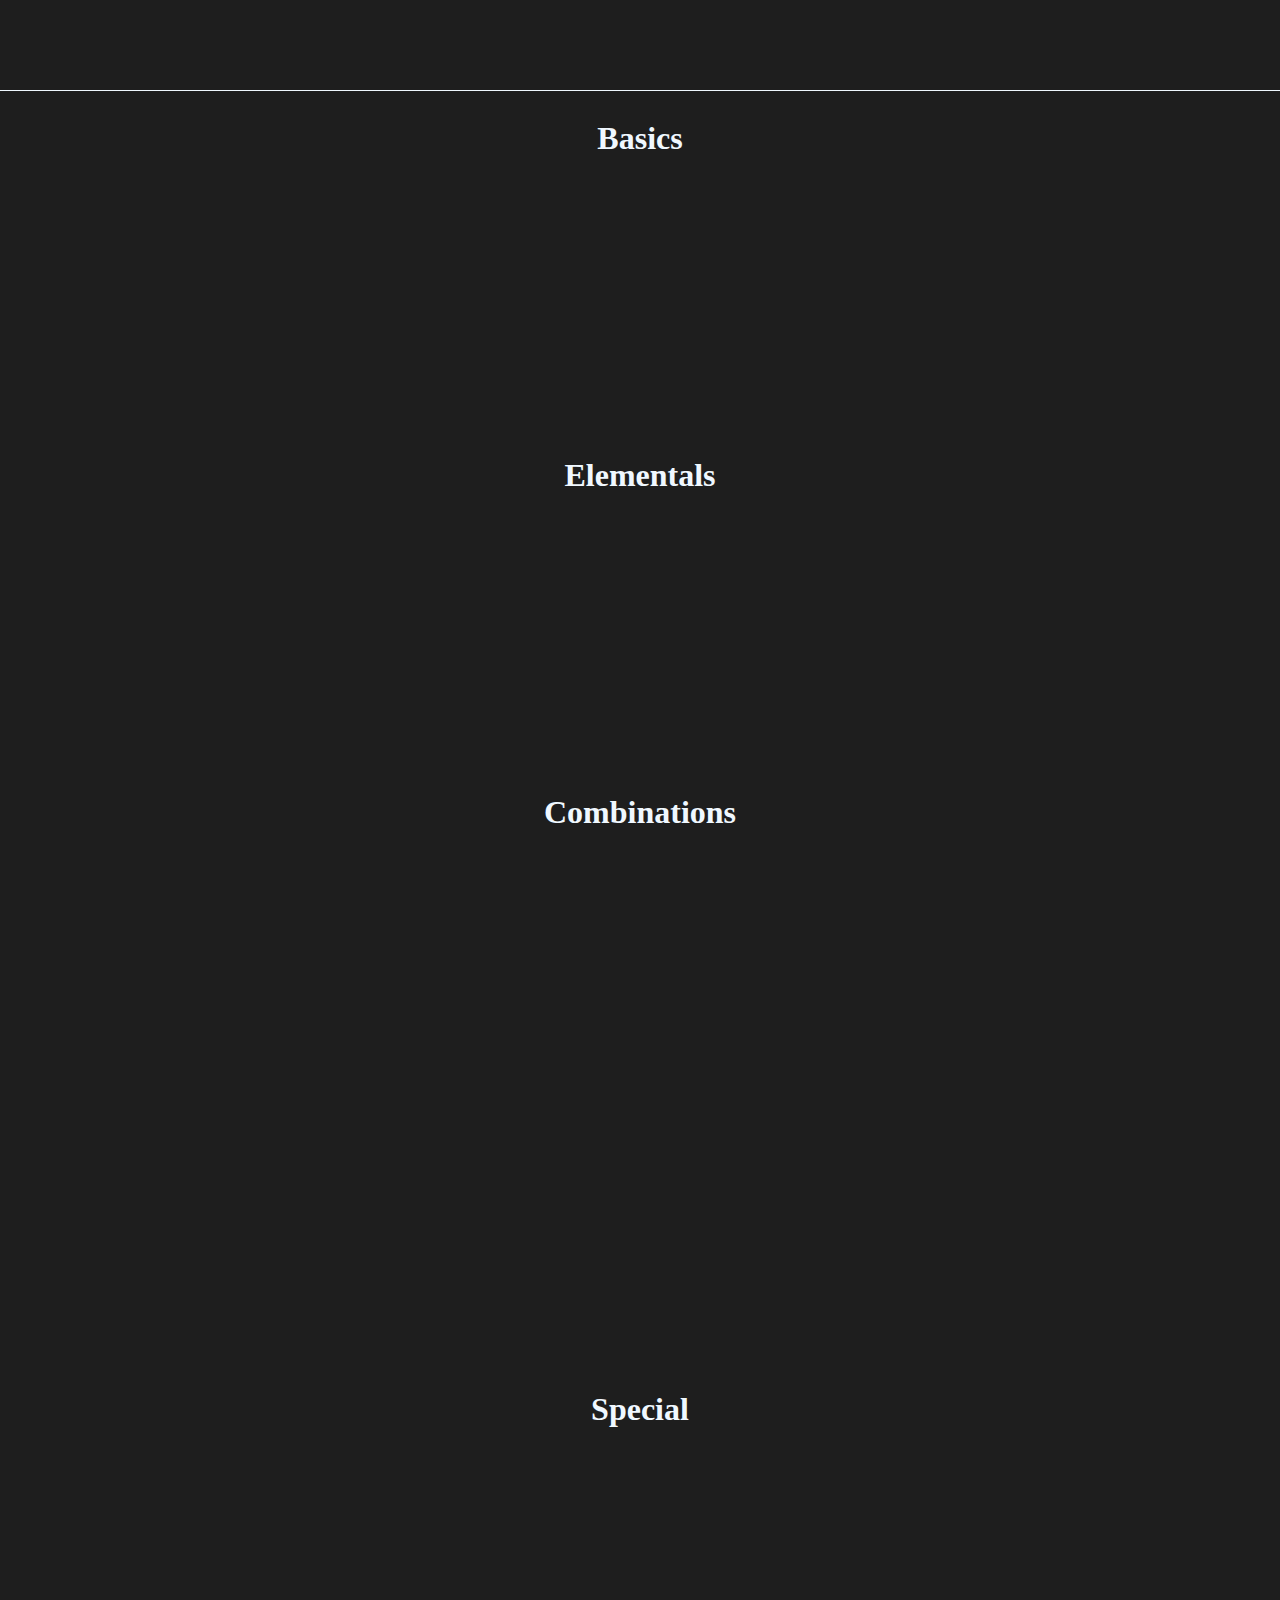
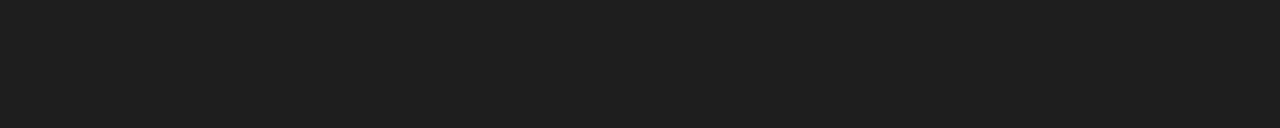
==== damage/index.html @ 679e1292 "Refactoring, in-depth markdown damage guide" ====
<!DOCTYPE html>
<!--[if lt IE 7]>      <html class="no-js lt-ie9 lt-ie8 lt-ie7"> <![endif]-->
<!--[if IE 7]>         <html class="no-js lt-ie9 lt-ie8"> <![endif]-->
<!--[if IE 8]>         <html class="no-js lt-ie9"> <![endif]-->
<!--[if gt IE 8]>      <html class="no-js"> <!--<![endif]-->
<html>
    <head>
        <meta charset="utf-8">
        <meta http-equiv="X-UA-Compatible" content="IE=edge">
        <title>Damage</title>
        <meta name="description" content="">
        <meta name="viewport" content="width=device-width, initial-scale=1">
        <link rel="stylesheet" href="../style/style.css">
        <script src="../js/jquery.js" async defer></script>
    </head>
    <body>

        <div class="header">

        </div>
        <div class="content">
            <div class="graphic">
                <h1 class="center-x">Basics</h1>
                <div class="icon-row" id="basic-damage"></div>

                <h1 class="center-x">Elementals</h1>
                <div class="icon-row" id="elemental-damage"></div>

                <h1 class="center-x">Combinations</h1>
                <div class="icon-row" id="combinations-one"></div>
                <div class="icon-row" id="combinations-two"></div>

                <h1 class="center-x">Special</h1>
                <div class="icon-row" id="special-damage"></div>
            </div>
        </div>

        <script src="../js/data.js" type="text/javascript" defer></script>
        <script src="../js/templates.js" type="text/javascript" defer></script>
    </body>
</html>
---- style/style.css ----
* {
    --col-dark: rgb(30,30,30);
    --col-light: aliceblue;

    --header-height: 80px;

    --border-col: var(--col-light);

    color: var(--col-light);
}

body {
    margin: 0;
    background-color: var(--col-dark);
}

.header {
    background-color: var(--col-dark);
    border-bottom: 1px solid var(--col-light);

    position: fixed;
    top: 0;
    
    width: 100%;
    height: var(--header-height);

    padding: 5px;

    z-index: 3;
}

.content {
    margin: 20px;
    margin-top: calc(var(--header-height) + 20px + 20px);
}

.center-x {
    margin-left: auto;
    margin-right: auto;

    width: min-content;
}

.center-y {
    margin-top: auto;
    margin-bottom: auto;
}

.icon-row {
    display: flex;
    flex-direction: row;
    justify-content: center;

    margin-top: 40px;
    margin-bottom: 40px;

    padding: 40px;

    height: 140px;

    overflow-x: visible;
}

.icon {
    min-width: 100px;
    min-height: 100px;

    background-color: var(--col-dark);

    border: 5px solid var(--border-col);
    border-radius: 50%;

    padding: 15px;

    margin-left: 80px;
    margin-right: 80px;

    transition: .5s;

    transform-style: preserve-3d;
    transform: scale( 1, 1 );

    z-index: 2;

    * {
        width: 80%;
        height: 80%;
    }

    img {
        position: absolute;
        top: 10%;
        bottom: 10%;
        left: 10%;
        right: 10%;
    }

    --info-y: 0;

    .icon-info {
        --border-col: inherit;

        position: absolute;
        top: var(--info-y);
        left: 50%;

        height: 40px;
        width: 0%;

        transform: translateZ(-1px);
        transition: .5s;

        border: 0px solid var(--border-col);

        background-color: var(--col-dark);

        overflow: hidden;

        display: flex;
        flex-direction: row;
        flex-wrap: nowrap;

        * {
            width: max-content;
            height: min-content;

            margin-top: calc(13px * 0.5);
        }
    }

    .icon-info-left, .icon-info-right {
        height: calc(100px * 1.2 / 4);
        
        * {
            padding-left: 5px;
            padding-right: 5px;
        }
    }

    .icon-info-left {
        justify-content: start;
        flex-direction: row;
    }

    .icon-info-right {
        justify-content: end;
        flex-direction: row-reverse;
    }
}

.icon:hover, .iconhover {
    transform: scale( 1.2, 1.2 );

    z-index: 4;

    .icon-info {
        --border-col: inherit;
        width: 400%;
        left: -150%;

        border: 1px solid var(--border-col);
    }

    .icon-info-left {
        width: 200%;
        left: -150%;
    }

    .icon-info-right {
        width: 200%;
        left: 50%;
    }
}
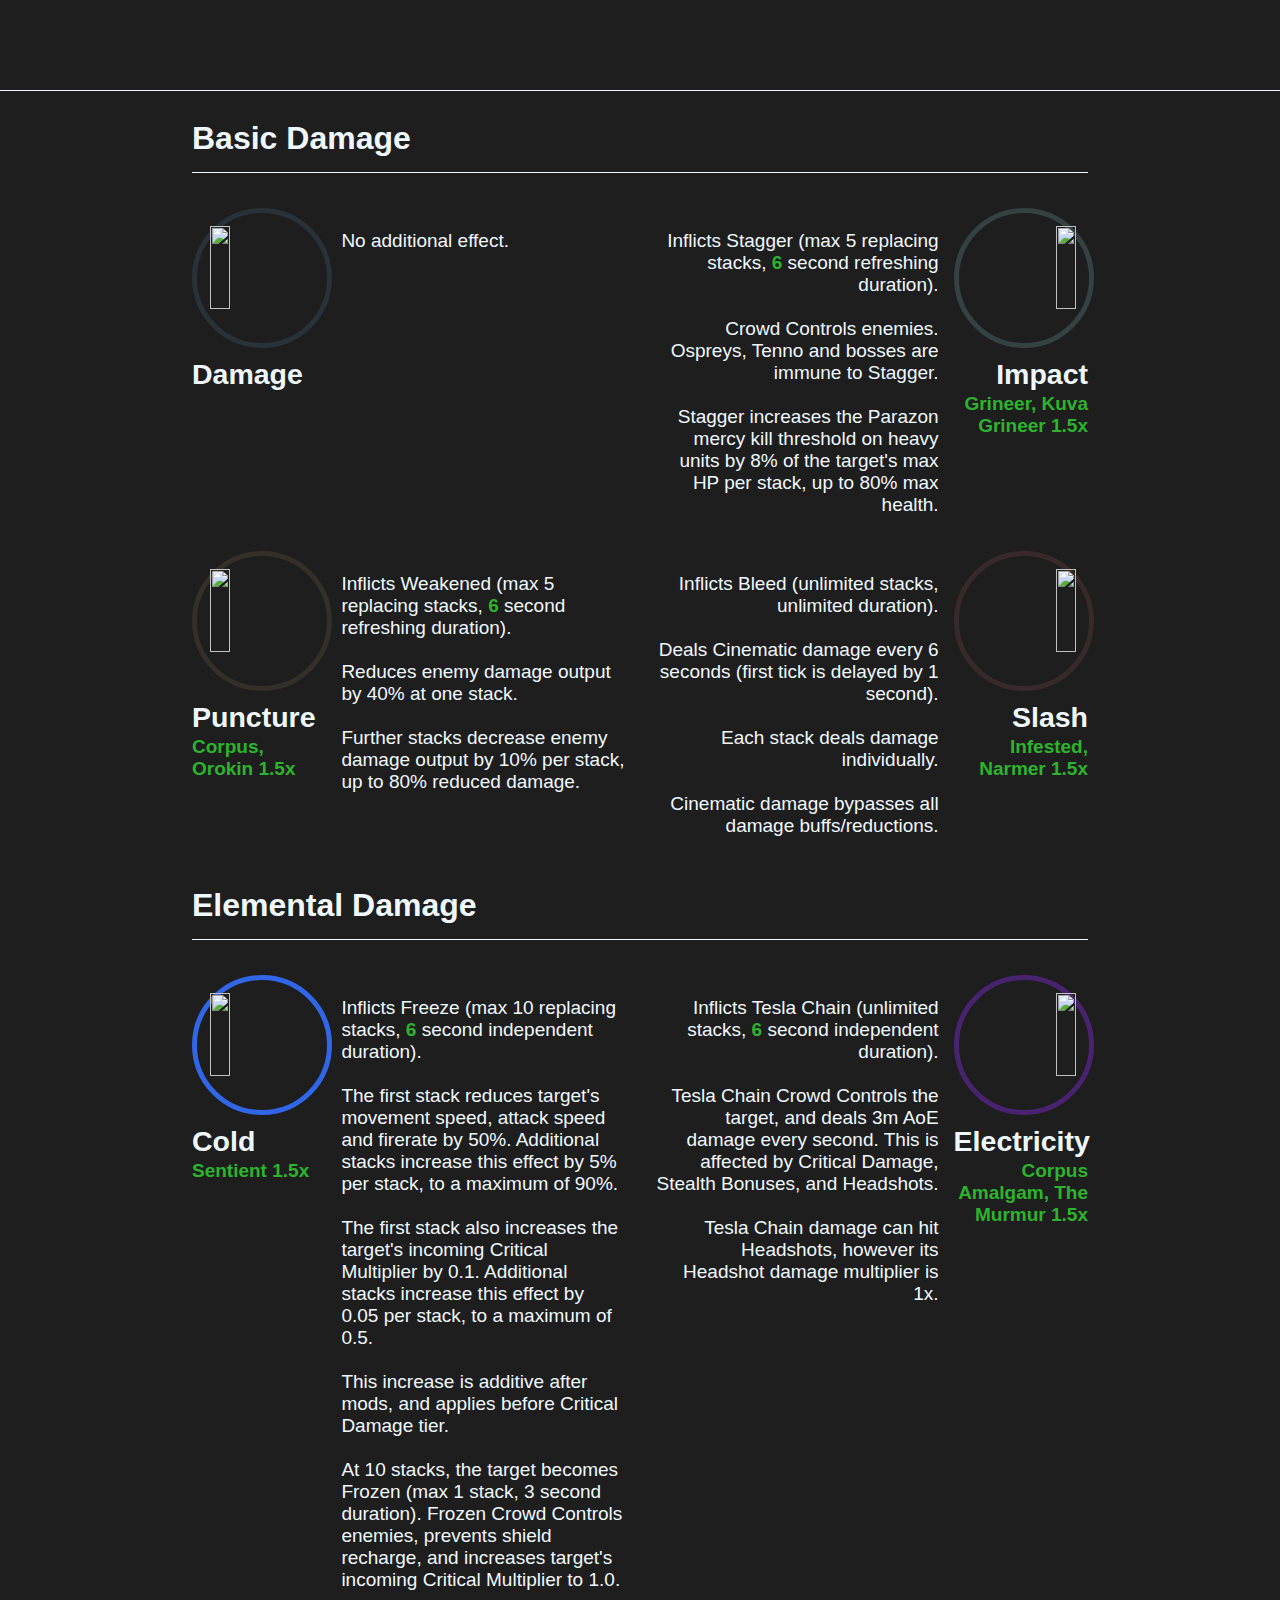
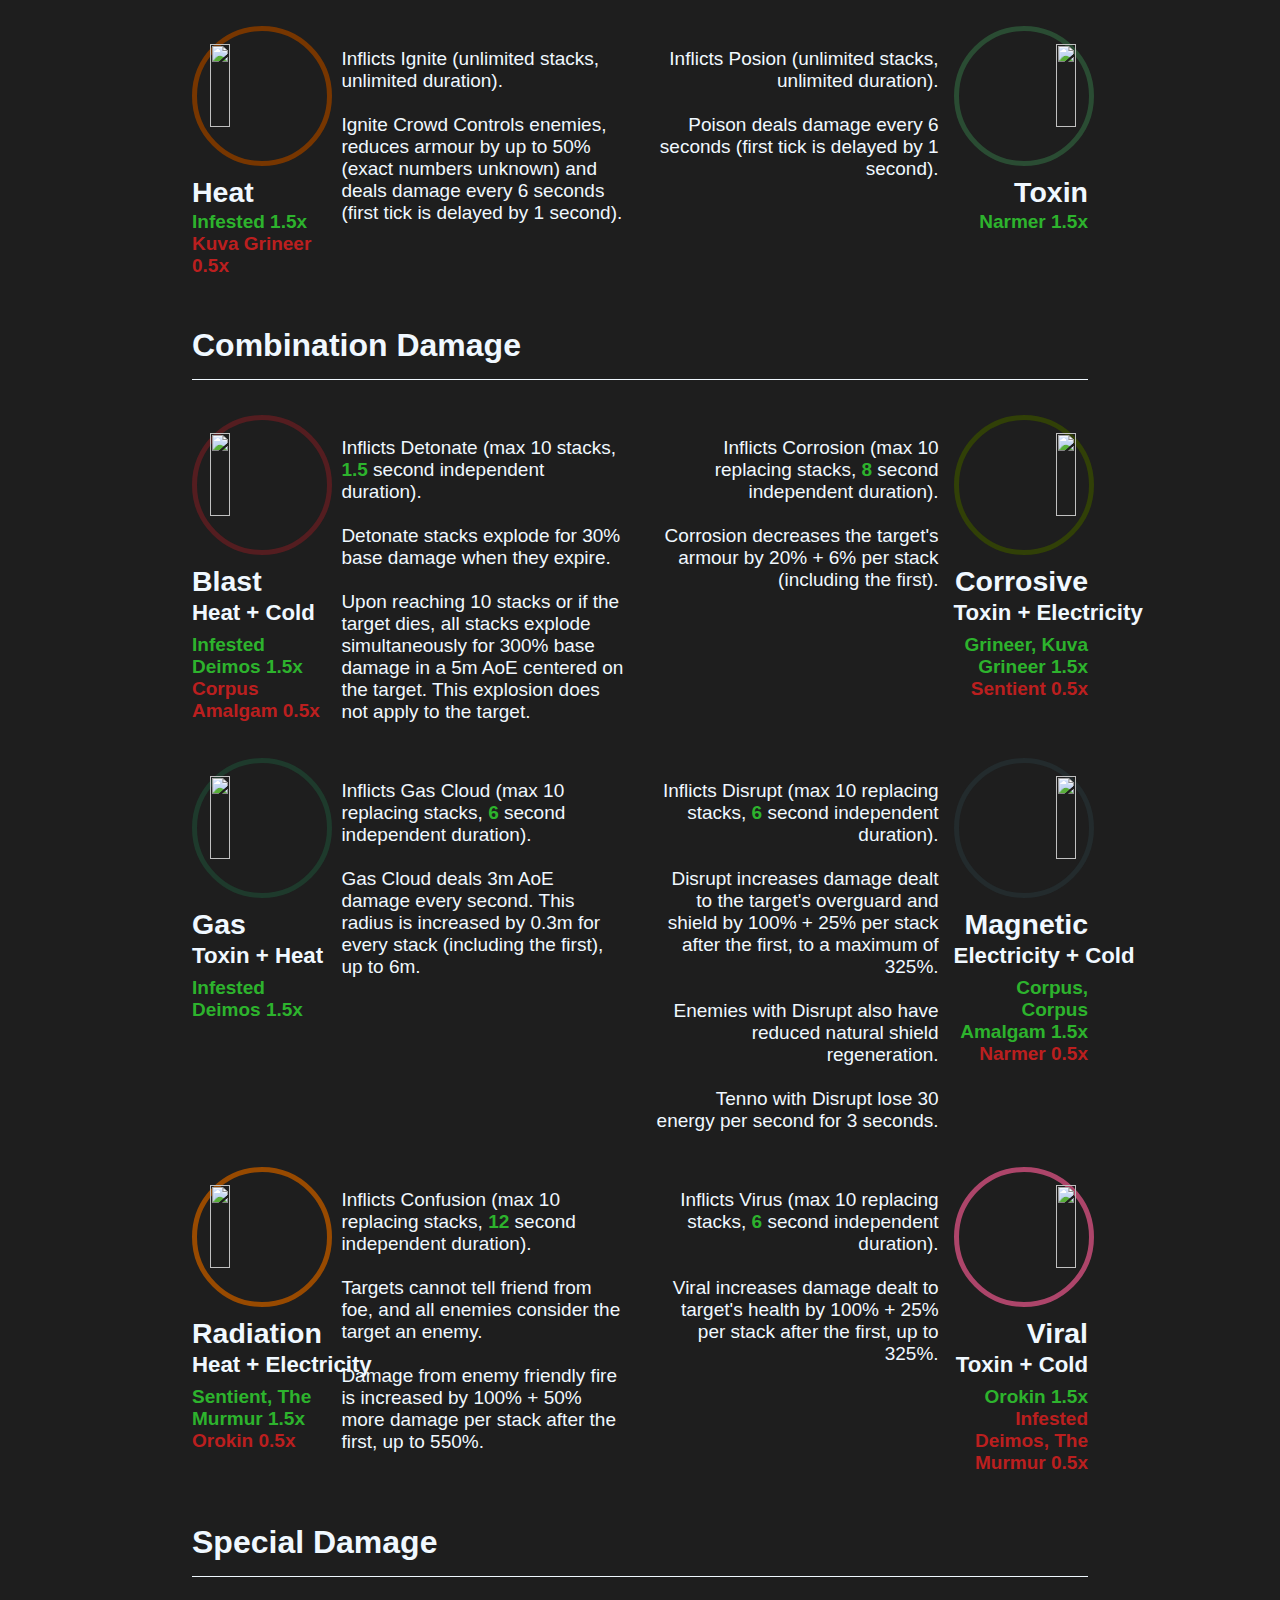
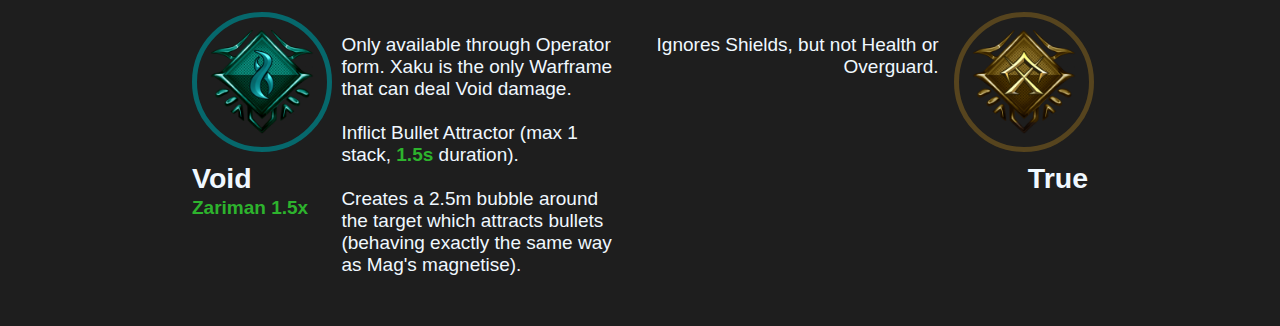
==== commit ccf13b6d: "Refactoring" ====
--- a/damage/index.html
+++ b/damage/index.html
@@ -10,32 +10,297 @@
         <title>Damage</title>
         <meta name="description" content="">
         <meta name="viewport" content="width=device-width, initial-scale=1">
-        <link rel="stylesheet" href="../style/style.css">
-        <script src="../js/jquery.js" async defer></script>
+        <link rel="stylesheet" href="../style/theoryframe.css">
     </head>
     <body>
-
         <div class="header">
 
         </div>
         <div class="content">
-            <div class="graphic">
-                <h1 class="center-x">Basics</h1>
-                <div class="icon-row" id="basic-damage"></div>
-
-                <h1 class="center-x">Elementals</h1>
-                <div class="icon-row" id="elemental-damage"></div>
-
-                <h1 class="center-x">Combinations</h1>
-                <div class="icon-row" id="combinations-one"></div>
-                <div class="icon-row" id="combinations-two"></div>
-
-                <h1 class="center-x">Special</h1>
-                <div class="icon-row" id="special-damage"></div>
+            <h1>Basic Damage</h1>
+            <div class="panel-grid">
+                <div class="panel-row">
+                    <div class="left-panel damage-info-panel">
+                        <div class="overview">
+                            <div class="icon" style="--border-col: rgba(41,50,57,255)">
+                                <img src="../resources/DamageIcon.png" alt="">
+                            </div>
+                            <h2>Damage</h2>
+                        </div>
+                        <div class="description">
+                            No additional effect.
+                        </div>
+                    </div>
+                    <div class="right-panel damage-info-panel">
+                        <div class="overview">
+                            <div class="icon" style="--border-col: rgba(52,66,66,255)">
+                                <img src="../resources/ImpactIcon.png" alt="">
+                            </div>
+                            <h2>Impact</h2>
+                            <b>Grineer, Kuva Grineer 1.5x</b>
+                        </div>
+                        <div class="description">
+                            Inflicts Stagger (max 5 replacing stacks, <b class="val-duration">6</b> second refreshing duration).
+
+                            Crowd Controls enemies. Ospreys, Tenno and bosses are immune to Stagger.
+
+                            Stagger increases the Parazon mercy kill threshold on heavy units by 8% of the target's max HP per stack, up to 80% max health.
+                        </div>
+                    </div>
+                </div>
+                <div class="panel-row">
+                    <div class="left-panel damage-info-panel">
+                        <div class="overview">
+                            <div class="icon" style="--border-col: rgba(53,47,41,255)">
+                                <img src="../resources/PunctureIcon.png" alt="">
+                            </div>
+                            <h2>Puncture</h2>
+                            <b>Corpus, Orokin 1.5x</b>
+                        </div>
+                        <div class="description">
+                            Inflicts Weakened (max 5 replacing stacks, <b class="val-duration">6</b> second refreshing duration).
+
+                            Reduces enemy damage output by 40% at one stack.
+
+                            Further stacks decrease enemy damage output by 10% per stack, up to 80% reduced damage.
+                        </div>
+                    </div>
+                    <div class="right-panel damage-info-panel">
+                        <div class="overview">
+                            <div class="icon" style="--border-col: rgba(56,42,43,255)">
+                                <img src="../resources/SlashIcon.png" alt="">
+                            </div>
+                            <h2>Slash</h2>
+                            <b>Infested, Narmer 1.5x</b>
+                        </div>
+                        <div class="description">
+                            Inflicts Bleed (unlimited stacks, unlimited duration).
+
+                            Deals <i>Cinematic</i> damage every 6 seconds (first tick is delayed by 1 second).
+                            
+                            Each stack deals damage individually.
+                            
+                            Cinematic damage bypasses all damage buffs/reductions.
+                        </div>
+                    </div>
+                </div>
+            </div>
+            <h1>Elemental Damage</h1>
+            <div class="panel-grid">
+                <div class="panel-row">
+                    <div class="left-panel damage-info-panel">
+                        <div class="overview">
+                            <div class="icon" style="--border-col: rgba(49,102,230,255)">
+                                <img src="../resources/ColdIcon.png" alt="">
+                            </div>
+                            <h2>Cold</h2>
+                            <b>Sentient 1.5x</b>
+                        </div>
+                        <div class="description">
+                            Inflicts Freeze (max 10 replacing stacks, <b class="val-duration">6</b> second independent duration).
+
+                            The first stack reduces target's movement speed, attack speed and firerate by 50%. Additional stacks increase this effect by 5% per stack, to a maximum of 90%.
+
+                            The first stack also increases the target's incoming Critical Multiplier by 0.1. Additional stacks increase this effect by 0.05 per stack, to a maximum of 0.5.
+
+                            This increase is additive after mods, and applies before Critical Damage tier.
+
+                            At 10 stacks, the target becomes Frozen (max 1 stack, 3 second duration). Frozen Crowd Controls enemies, prevents shield recharge, and increases target's incoming Critical Multiplier to 1.0.
+                        </div>
+                    </div>
+                    <div class="right-panel damage-info-panel">
+                        <div class="overview">
+                            <div class="icon" style="--border-col: rgba(73,35,112,255)">
+                                <img src="../resources/ElectricityIcon.png" alt="">
+                            </div>
+                            <h2>Electricity</h2>
+                            <b>Corpus Amalgam, The Murmur 1.5x</b>
+                        </div>
+                        <div class="description">
+                            Inflicts Tesla Chain (unlimited stacks, <b class="val-duration">6</b> second independent duration).
+
+                            Tesla Chain Crowd Controls the target, and deals 3m AoE damage every second. This is affected by Critical Damage, Stealth Bonuses, and Headshots.
+
+                            Tesla Chain damage can hit Headshots, however its Headshot damage multiplier is 1x.
+                        </div>
+                    </div>
+                </div>
+                <div class="panel-row">
+                    <div class="left-panel damage-info-panel">
+                        <div class="overview">
+                            <div class="icon" style="--border-col: rgba(119,54,0,255)">
+                                <img src="../resources/HeatIcon.png" alt="">
+                            </div>
+                            <h2>Heat</h2>
+                            <b>Infested 1.5x</b><br>
+                            <b>Kuva Grineer 0.5x</b>
+                        </div>
+                        <div class="description">
+                            Inflicts Ignite (unlimited stacks, unlimited duration).
+
+                            Ignite Crowd Controls enemies, reduces armour by up to 50% (exact numbers unknown) and deals damage every 6 seconds (first tick is delayed by 1 second).
+                        </div>
+                    </div>
+                    <div class="right-panel damage-info-panel">
+                        <div class="overview">
+                            <div class="icon" style="--border-col: rgba(42,76,51,255)">
+                                <img src="../resources/ToxinIcon.png" alt="">
+                            </div>
+                            <h2>Toxin</h2>
+                            <b>Narmer 1.5x</b>
+                        </div>
+                        <div class="description">
+                            Inflicts Posion (unlimited stacks, unlimited duration).
+
+                            Poison deals damage every 6 seconds (first tick is delayed by 1 second).
+                        </div>
+                    </div>
+                </div>
+            </div>
+            <h1>Combination Damage</h1>
+            <div class="panel-grid">
+                <div class="panel-row">
+                    <div class="left-panel damage-info-panel">
+                        <div class="overview">
+                            <div class="icon" style="--border-col: rgba(84,29,32,255)">
+                                <img src="../resources/BlastIcon.png" alt="">
+                            </div>
+                            <h2>Blast</h2>
+                            <h3>Heat + Cold</h3>
+                            <b>Infested Deimos 1.5x</b><br>
+                            <b>Corpus Amalgam 0.5x</b>
+                        </div>
+                        <div class="description">
+                            Inflicts Detonate (max 10 stacks, <b class="val-duration">1.5</b> second independent duration).
+
+                            Detonate stacks explode for 30% base damage when they expire.
+
+                            Upon reaching 10 stacks or if the target dies, all stacks explode simultaneously for 300% base damage in a 5m AoE centered on the target. This explosion does not apply to the target.
+                        </div>
+                    </div>
+                    <div class="right-panel damage-info-panel">
+                        <div class="overview">
+                            <div class="icon" style="--border-col: rgba(49,64,7,255)">
+                                <img src="../resources/CorrosiveIcon.png" alt="">
+                            </div>
+                            <h2>Corrosive</h2>
+                            <h3>Toxin + Electricity</h3>
+                            <b>Grineer, Kuva Grineer 1.5x</b><br>
+                            <b>Sentient 0.5x</b>
+                        </div>
+                        <div class="description">
+                            Inflicts Corrosion (max 10 replacing stacks, <b class="val-duration">8</b> second independent duration).
+
+                            Corrosion decreases the target's armour by 20% + 6% per stack (including the first).
+                        </div>
+                    </div>
+                </div>
+                <div class="panel-row">
+                    <div class="left-panel damage-info-panel">
+                        <div class="overview">
+                            <div class="icon" style="--border-col: rgba(30,58,44,255)">
+                                <img src="../resources/GasIcon.png" alt="">
+                            </div>
+                            <h2>Gas</h2>
+                            <h3>Toxin + Heat</h3>
+                            <b>Infested Deimos 1.5x</b>
+                        </div>
+                        <div class="description">
+                            Inflicts Gas Cloud (max 10 replacing stacks, <b class="val-duration">6</b> second independent duration).
+
+                            Gas Cloud deals 3m AoE damage every second. This radius is increased by 0.3m for every stack (including the first), up to 6m.
+                        </div>
+                    </div>
+                    <div class="right-panel damage-info-panel">
+                        <div class="overview">
+                            <div class="icon" style="--border-col: rgba(35,43,45,255)">
+                                <img src="../resources/MagneticIcon.png" alt="">
+                            </div>
+                            <h2>Magnetic</h2>
+                            <h3>Electricity + Cold</h3>
+                            <b>Corpus, Corpus Amalgam 1.5x</b><br>
+                            <b>Narmer 0.5x</b>
+                        </div>
+                        <div class="description">
+                            Inflicts Disrupt (max 10 replacing stacks, <b class="val-duration">6</b> second independent duration).
+
+                            Disrupt increases damage dealt to the target's overguard and shield by 100% + 25% per stack after the first, to a maximum of 325%.
+
+                            Enemies with Disrupt also have reduced natural shield regeneration.
+
+                            Tenno with Disrupt lose 30 energy per second for 3 seconds.
+                        </div>
+                    </div>
+                </div>
+                <div class="panel-row">
+                    <div class="left-panel damage-info-panel">
+                        <div class="overview">
+                            <div class="icon" style="--border-col: rgba(152,74,0,255)">
+                                <img src="../resources/RadiationIcon.png" alt="">
+                            </div>
+                            <h2>Radiation</h2>
+                            <h3>Heat + Electricity</h3>
+                            <b>Sentient, The Murmur 1.5x</b><br>
+                            <b>Orokin 0.5x</b>
+                        </div>
+                        <div class="description">
+                            Inflicts Confusion (max 10 replacing stacks, <b class="val-duration">12</b> second independent duration).
+
+                            Targets cannot tell friend from foe, and all enemies consider the target an enemy.
+
+                            Damage from enemy friendly fire is increased by 100% + 50% more damage per stack after the first, up to 550%.
+                        </div>
+                    </div>
+                    <div class="right-panel damage-info-panel">
+                        <div class="overview">
+                            <div class="icon" style="--border-col: rgba(173,69,106,255)">
+                                <img src="../resources/ViralIcon.png" alt="">
+                            </div>
+                            <h2>Viral</h2>
+                            <h3>Toxin + Cold</h3>
+                            <b>Orokin 1.5x</b><br>
+                            <b>Infested Deimos, The Murmur 0.5x</b>
+                        </div>
+                        <div class="description">
+                            Inflicts Virus (max 10 replacing stacks, <b class="val-duration">6</b> second independent duration).
+
+                            Viral increases damage dealt to target's health by 100% + 25% per stack after the first, up to 325%.
+                        </div>
+                    </div>
+                </div>
+            </div>
+            <h1>Special Damage</h1>
+            <div class="panel-grid">
+                <div class="panel-row">
+                    <div class="left-panel damage-info-panel">
+                        <div class="overview">
+                            <div class="icon" style="--border-col: rgba(6,104,108,255)">
+                                <img src="../resources/VoidIcon.png" alt="">
+                            </div>
+                            <h2>Void</h2>
+                            <b>Zariman 1.5x</b>
+                        </div>
+                        <div class="description">
+                            Only available through Operator form. Xaku is the only Warframe that can deal Void damage.
+
+                            Inflict Bullet Attractor (max 1 stack, <b class="val-duration">1.5s</b> duration).
+
+                            Creates a 2.5m bubble around the target which attracts bullets (behaving exactly the same way as Mag's magnetise).
+                        </div>
+                    </div>
+                    <div class="right-panel damage-info-panel">
+                        <div class="overview">
+                            <div class="icon" style="--border-col: rgba(86,68,30,255)">
+                                <img src="../resources/TrueIcon.png" alt="">
+                            </div>
+                            <h2>True</h2>
+                        </div>
+                        <div class="description">
+                            Ignores Shields, but not Health or Overguard.
+                        </div>
+                    </div>
+                </div>
             </div>
         </div>
-
-        <script src="../js/data.js" type="text/javascript" defer></script>
-        <script src="../js/templates.js" type="text/javascript" defer></script>
     </body>
 </html>--- a/style/theoryframe.css
+++ b/style/theoryframe.css
@@ -0,0 +1,319 @@
+* {
+    --col-dark: rgb(30,30,30);
+    --col-light: aliceblue;
+    --col-sub: rgb(150,150,150);
+
+    --header-height: 80px;
+
+    --border-col: var(--col-light);
+
+    color: var(--col-light);
+
+    font-family: "Noto Sans", sans-serif;
+    font-optical-sizing: auto;
+    /* font-weight: <weight>; */
+    font-style: normal;
+    font-variation-settings: "wdth" 100;
+}
+
+body {
+    margin: 0;
+    background-color: var(--col-dark);
+}
+
+h1 {
+    margin-bottom: 0;
+}
+
+.header {
+    background-color: var(--col-dark);
+    border-bottom: 1px solid var(--col-light);
+
+    position: fixed;
+    top: 0;
+    
+    width: 100%;
+    height: var(--header-height);
+
+    padding: 5px;
+
+    z-index: 3;
+}
+
+.content {
+    margin-top: calc(var(--header-height) + 20px + 20px);
+    margin-left: auto;
+    margin-right: auto;
+
+    width: 70%;
+}
+
+.center-x {
+    margin-left: auto;
+    margin-right: auto;
+
+    width: min-content;
+}
+
+.center-y {
+    margin-top: auto;
+    margin-bottom: auto;
+}
+
+/* #region Icons */
+.icon-row {
+    display: flex;
+    flex-direction: row;
+    justify-content: center;
+
+    margin-bottom: 40px;
+
+    padding: 40px;
+    padding-bottom: 20px;
+
+    height: 140px;
+
+    overflow-x: visible;
+
+    .icon {
+        margin-left: 80px;
+        margin-right: 80px;
+    }
+}
+
+.icon {
+    min-width: 100px;
+    min-height: 100px;
+    background-color: var(--col-dark);
+
+    border: 5px solid var(--border-col);
+    border-radius: 50%;
+
+    padding: 15px;
+
+    transition: .5s;
+
+    transform-style: preserve-3d;
+    transform: scale( 1, 1 );
+
+    z-index: 2;
+
+    * {
+        width: 80%;
+        height: 80%;
+    }
+
+    img {
+        position: absolute;
+        top: 10%;
+        bottom: 10%;
+        left: 10%;
+        right: 10%;
+    }
+
+    --info-y: 0;
+
+    .icon-info {
+        --border-col: inherit;
+
+        position: absolute;
+        top: var(--info-y);
+        left: 50%;
+
+        height: 40px;
+        width: 0%;
+
+        transform: translateZ(-1px);
+        transition: .5s;
+
+        border: 0px solid var(--border-col);
+
+        background: transparent;
+
+        overflow: hidden;
+
+        display: flex;
+        flex-direction: row;
+        flex-wrap: nowrap;
+
+        * {
+            width: max-content;
+            height: min-content;
+
+            margin-top: calc(13px * 0.5);
+        }
+    }
+
+    .icon-info-left, .icon-info-right {
+        height: calc(100px * 1.2 / 4);
+        width: 0;
+        
+        * {
+            padding-left: 5px;
+            padding-right: 5px;
+        }
+    }
+
+    .icon-info-left {
+        justify-content: start;
+        flex-direction: row;
+    }
+
+    .icon-info-right {
+        justify-content: end;
+        flex-direction: row-reverse;
+    }
+}
+
+.icon:hover, .iconhover {
+    transform: scale( 1.2, 1.2 );
+
+    z-index: 4;
+
+    .icon-info {
+        --border-col: inherit;
+        width: 400%;
+        left: -150%;
+
+        border: 1px solid var(--border-col);
+    }
+
+    .icon-info-left {
+        width: 200%;
+        left: -150%;
+    }
+
+    .icon-info-right {
+        width: 200%;
+        left: 50%;
+    }
+}
+
+.icon-info-background {
+    --info-y: -40px; 
+    height: calc(40px + 100px * 1.2) !important; 
+    background-color: var(--col-dark) !important;
+
+    img {
+        max-width: 70%;
+        opacity: 0.3;
+
+        top: -20%;
+    }
+}
+/* #endregion */
+
+/* #region Panels */
+.panel-grid {
+    margin: 15px 0 50px 0;
+    border-top: 1px solid var(--col-light);
+
+    height: min-content;
+    width: 100%;
+    
+    .panel-row {
+        margin: 35px 0 35px 0;
+
+        display: flex;
+        flex-direction: row;
+
+        .left-panel, .right-panel {
+            width: 50%;
+            top: 0;
+            display: flex;
+        }
+
+        .left-panel {
+            left: 0;
+            flex-direction: row;
+        }
+        
+        .right-panel {
+            right: 0;
+            flex-direction: row-reverse;
+        }
+    }
+}
+/* #endregion */
+
+/* #region Damage Information */
+.damage-info-panel {
+    display: flex;
+    font-size: 19px;
+
+    .overview {
+        width: 30%;
+
+        .icon {
+            aspect-ratio: 1;
+
+            width: 50%;
+        }
+
+        * { width: min-content; }
+
+        h2 {
+            margin-bottom: 2px;
+            margin-top: 10px;
+        }
+
+        h3 {
+            white-space: nowrap;
+            margin-top: 0px;
+            margin-bottom: 8px;
+        }
+
+        b { color: rgb(45, 179, 45); }
+
+        br + b { color: rgb(187, 31, 31); }
+    }
+
+    .description {
+        width: 70%;
+
+        white-space: pre-line;
+    }
+}
+
+.left-panel {
+    text-align: left;
+
+    .overview {
+        * { margin-right: auto; }
+    }
+    .description { padding: 0 15px 0 15px; }
+}
+
+.right-panel {
+    text-align: right;
+
+    .overview {
+        * { margin-left: auto; }
+    }
+    .description { padding: 0 15px 0 15px; }
+}
+/* #endregion */
+
+/* #region Values */
+.val-duration {
+    color: rgb(45, 179, 45);
+}
+
+.val-strength {
+    color: rgb(187, 31, 31);
+}
+
+.val-effeciency {
+    color: rgb(53, 53, 214);
+}
+/* #endregion */
+
+.subheading {
+    font-size: 15px;
+    color: var(--col-sub);
+    padding: 5px;
+}
+
+.small-text {
+    font-size: 15px;
+}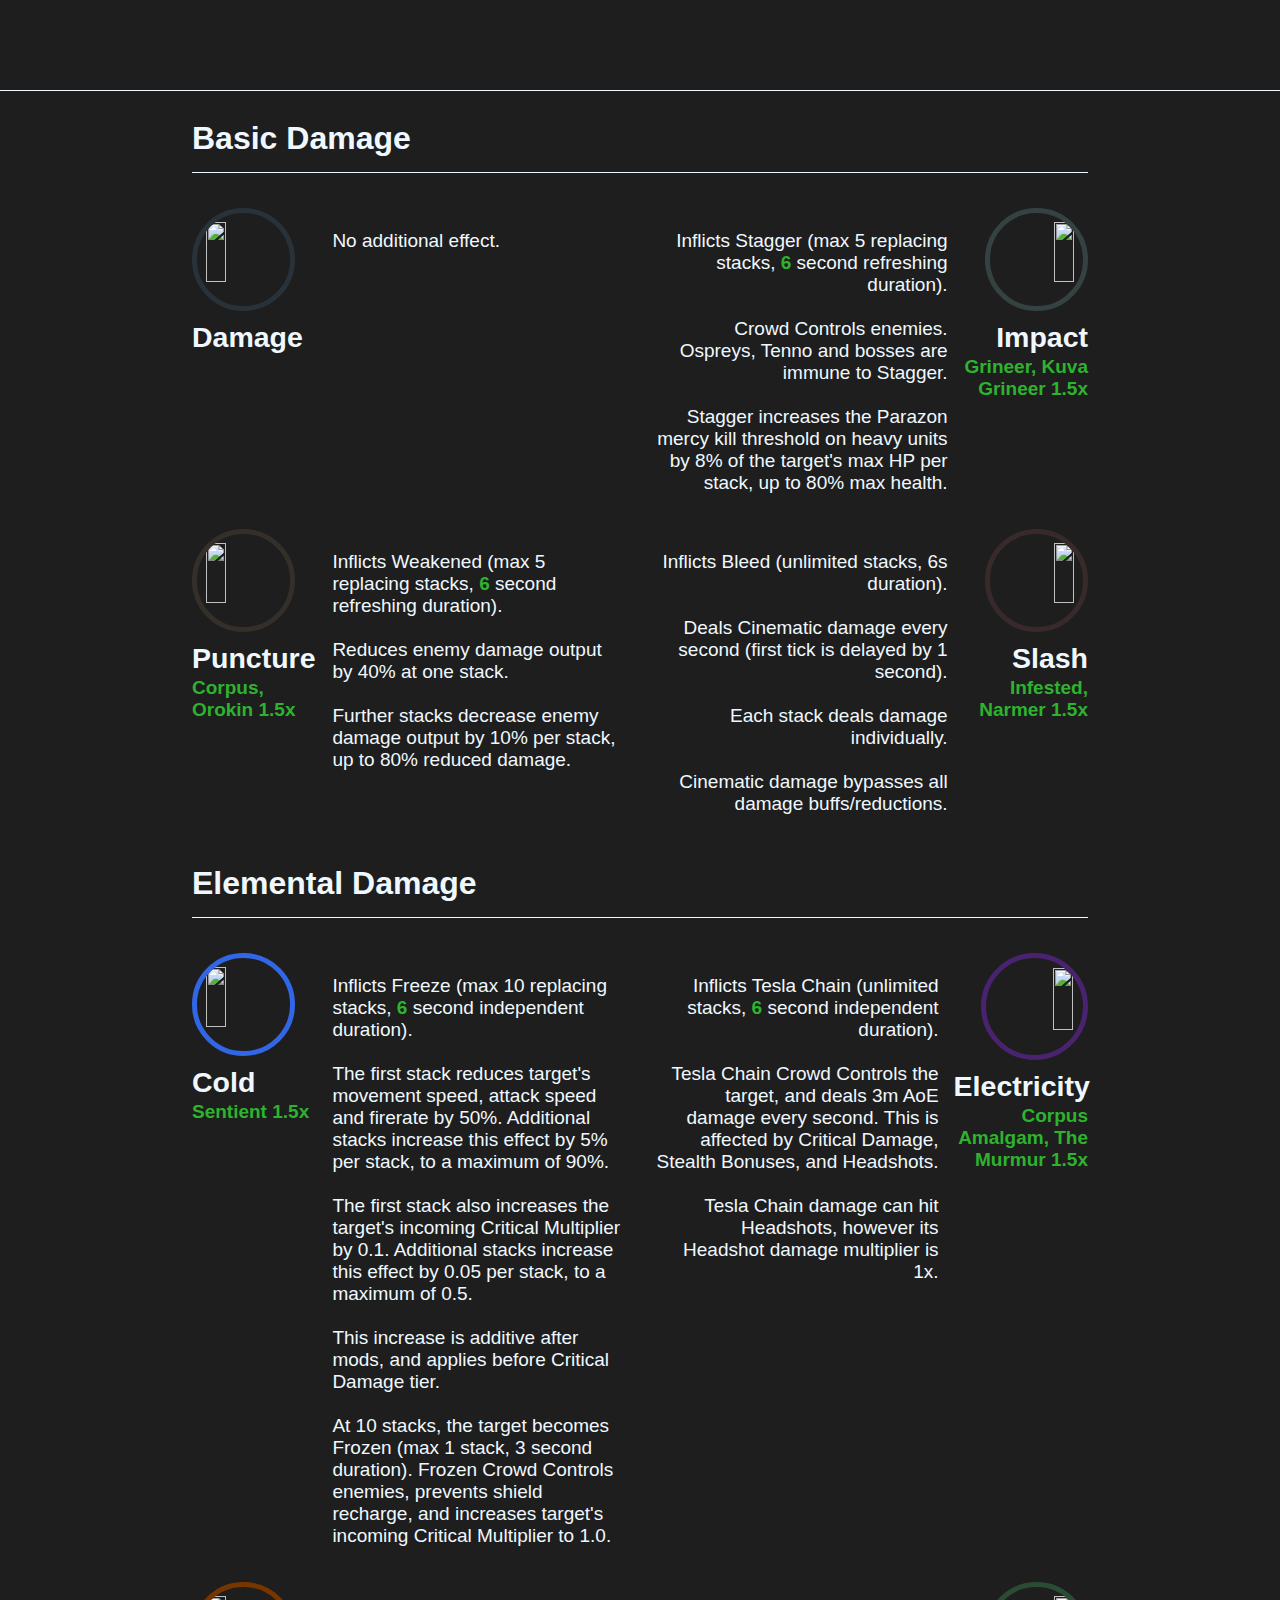
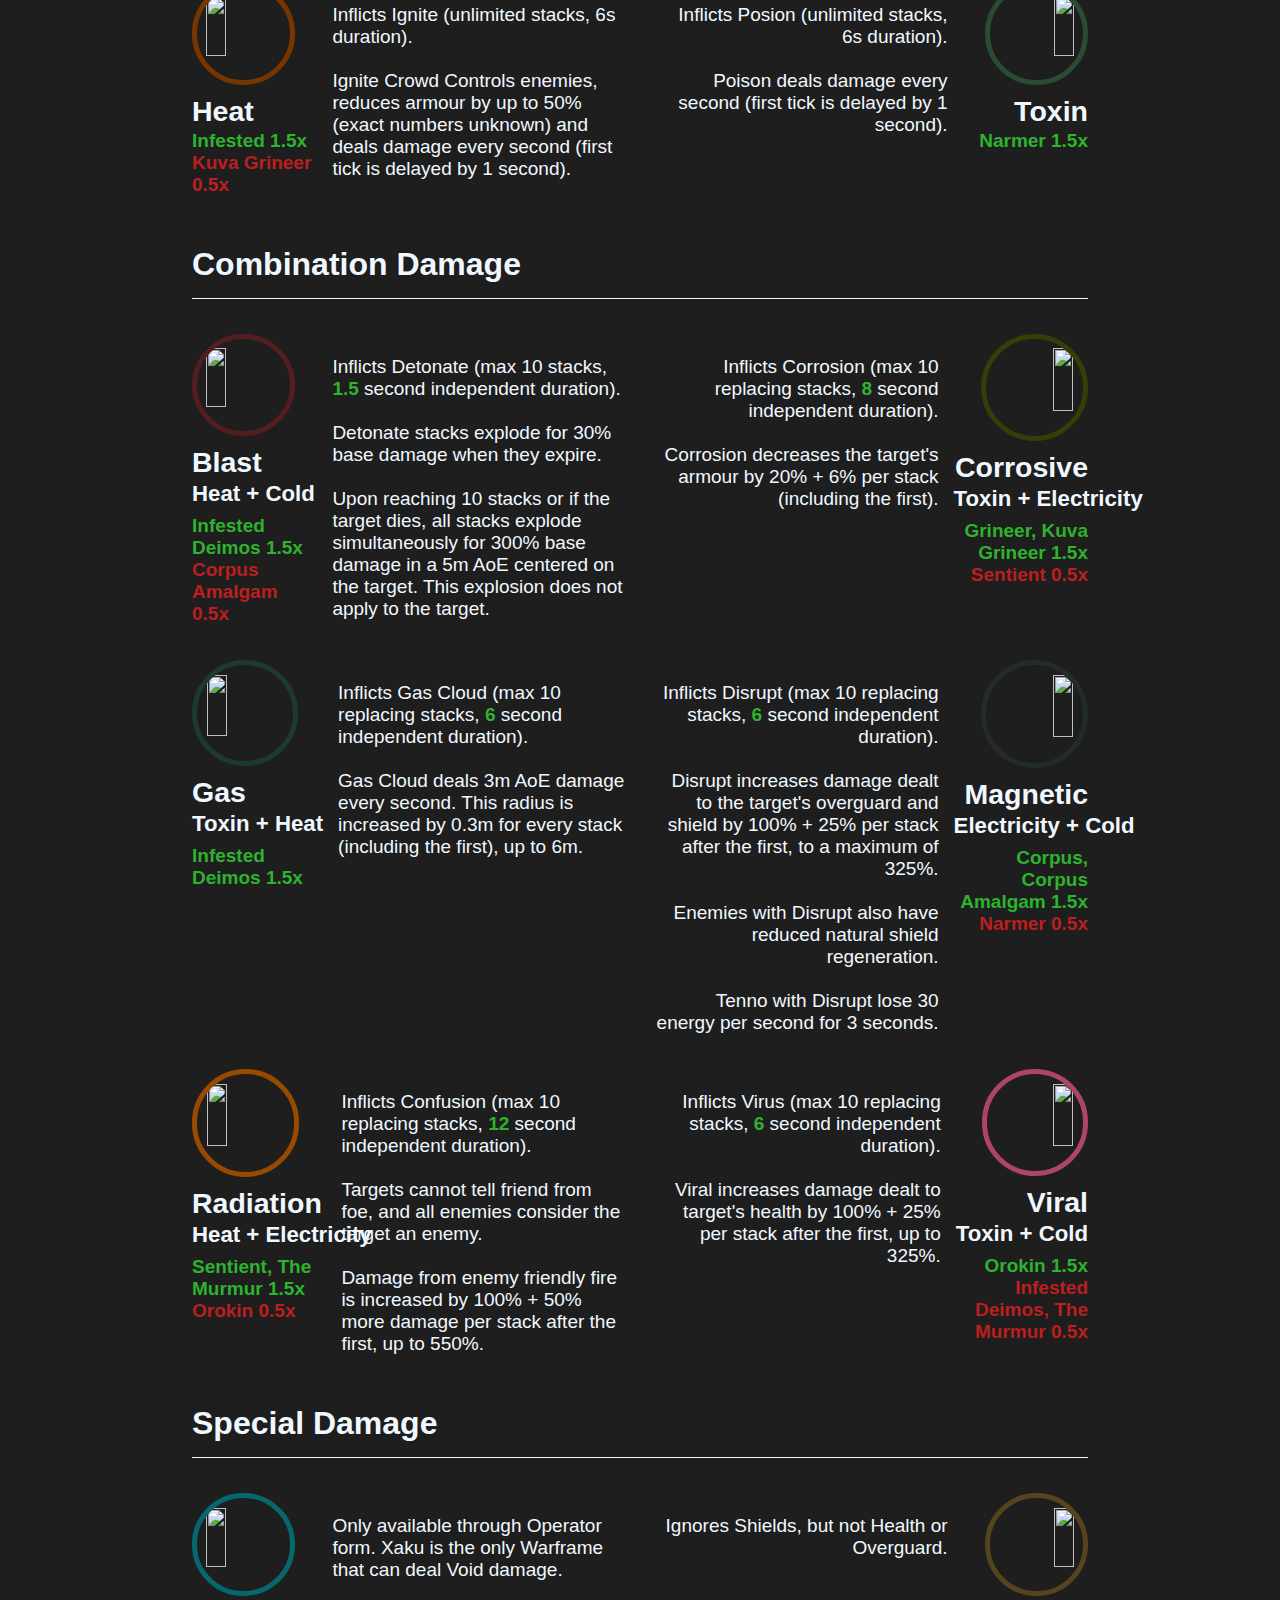
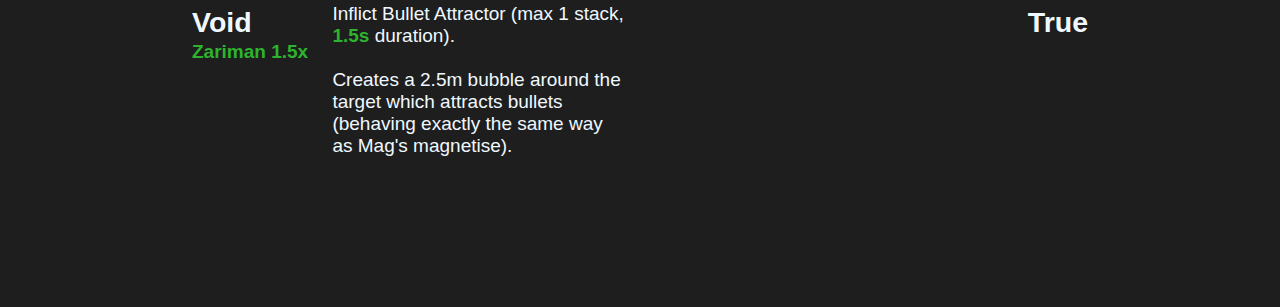
==== commit 45004f6c: "Reducing div soup, work on mod info styling" ====
--- a/damage/index.html
+++ b/damage/index.html
@@ -13,17 +13,17 @@
         <link rel="stylesheet" href="../style/theoryframe.css">
     </head>
     <body>
-        <div class="header">
-
-        </div>
-        <div class="content">
+        <header>
+
+        </header>
+        <main>
             <h1>Basic Damage</h1>
             <div class="panel-grid">
                 <div class="panel-row">
                     <div class="left-panel damage-info-panel">
                         <div class="overview">
                             <div class="icon" style="--border-col: rgba(41,50,57,255)">
-                                <img src="../resources/DamageIcon.png" alt="">
+                                <img src="../resources/images/damage/DamageIcon.png" alt="">
                             </div>
                             <h2>Damage</h2>
                         </div>
@@ -34,7 +34,7 @@
                     <div class="right-panel damage-info-panel">
                         <div class="overview">
                             <div class="icon" style="--border-col: rgba(52,66,66,255)">
-                                <img src="../resources/ImpactIcon.png" alt="">
+                                <img src="../resources/images/damage/ImpactIcon.png" alt="">
                             </div>
                             <h2>Impact</h2>
                             <b>Grineer, Kuva Grineer 1.5x</b>
@@ -52,7 +52,7 @@
                     <div class="left-panel damage-info-panel">
                         <div class="overview">
                             <div class="icon" style="--border-col: rgba(53,47,41,255)">
-                                <img src="../resources/PunctureIcon.png" alt="">
+                                <img src="../resources/images/damage/PunctureIcon.png" alt="">
                             </div>
                             <h2>Puncture</h2>
                             <b>Corpus, Orokin 1.5x</b>
@@ -68,15 +68,15 @@
                     <div class="right-panel damage-info-panel">
                         <div class="overview">
                             <div class="icon" style="--border-col: rgba(56,42,43,255)">
-                                <img src="../resources/SlashIcon.png" alt="">
+                                <img src="../resources/images/damage/SlashIcon.png" alt="">
                             </div>
                             <h2>Slash</h2>
                             <b>Infested, Narmer 1.5x</b>
                         </div>
                         <div class="description">
-                            Inflicts Bleed (unlimited stacks, unlimited duration).
-
-                            Deals <i>Cinematic</i> damage every 6 seconds (first tick is delayed by 1 second).
+                            Inflicts Bleed (unlimited stacks, 6s duration).
+
+                            Deals <i>Cinematic</i> damage every second (first tick is delayed by 1 second).
                             
                             Each stack deals damage individually.
                             
@@ -87,11 +87,13 @@
             </div>
             <h1>Elemental Damage</h1>
             <div class="panel-grid">
-                <div class="panel-row">
+                <!-- Cold, Electricity -->
+                <div class="panel-row">
+                    <!-- Cold -->
                     <div class="left-panel damage-info-panel">
                         <div class="overview">
                             <div class="icon" style="--border-col: rgba(49,102,230,255)">
-                                <img src="../resources/ColdIcon.png" alt="">
+                                <img src="../resources/images/damage/ColdIcon.png" alt="">
                             </div>
                             <h2>Cold</h2>
                             <b>Sentient 1.5x</b>
@@ -108,10 +110,11 @@
                             At 10 stacks, the target becomes Frozen (max 1 stack, 3 second duration). Frozen Crowd Controls enemies, prevents shield recharge, and increases target's incoming Critical Multiplier to 1.0.
                         </div>
                     </div>
+                    <!-- Electricity -->
                     <div class="right-panel damage-info-panel">
                         <div class="overview">
                             <div class="icon" style="--border-col: rgba(73,35,112,255)">
-                                <img src="../resources/ElectricityIcon.png" alt="">
+                                <img src="../resources/images/damage/ElectricityIcon.png" alt="">
                             </div>
                             <h2>Electricity</h2>
                             <b>Corpus Amalgam, The Murmur 1.5x</b>
@@ -125,45 +128,49 @@
                         </div>
                     </div>
                 </div>
-                <div class="panel-row">
+                <!-- Heat, Toxin -->
+                <div class="panel-row">
+                    <!-- Heat -->
                     <div class="left-panel damage-info-panel">
                         <div class="overview">
                             <div class="icon" style="--border-col: rgba(119,54,0,255)">
-                                <img src="../resources/HeatIcon.png" alt="">
+                                <img src="../resources/images/damage/HeatIcon.png" alt="">
                             </div>
                             <h2>Heat</h2>
                             <b>Infested 1.5x</b><br>
                             <b>Kuva Grineer 0.5x</b>
                         </div>
                         <div class="description">
-                            Inflicts Ignite (unlimited stacks, unlimited duration).
-
-                            Ignite Crowd Controls enemies, reduces armour by up to 50% (exact numbers unknown) and deals damage every 6 seconds (first tick is delayed by 1 second).
+                            Inflicts Ignite (unlimited stacks, 6s duration).
+
+                            Ignite Crowd Controls enemies, reduces armour by up to 50% (exact numbers unknown) and deals damage every second (first tick is delayed by 1 second).
                         </div>
                     </div>
                     <div class="right-panel damage-info-panel">
                         <div class="overview">
                             <div class="icon" style="--border-col: rgba(42,76,51,255)">
-                                <img src="../resources/ToxinIcon.png" alt="">
+                                <img src="../resources/images/damage/ToxinIcon.png" alt="">
                             </div>
                             <h2>Toxin</h2>
                             <b>Narmer 1.5x</b>
                         </div>
                         <div class="description">
-                            Inflicts Posion (unlimited stacks, unlimited duration).
-
-                            Poison deals damage every 6 seconds (first tick is delayed by 1 second).
+                            Inflicts Posion (unlimited stacks, 6s duration).
+
+                            Poison deals damage every second (first tick is delayed by 1 second).
                         </div>
                     </div>
                 </div>
             </div>
             <h1>Combination Damage</h1>
             <div class="panel-grid">
-                <div class="panel-row">
+                <!-- Blast, Corrosive -->
+                <div class="panel-row">
+                    <!-- Blast -->
                     <div class="left-panel damage-info-panel">
                         <div class="overview">
                             <div class="icon" style="--border-col: rgba(84,29,32,255)">
-                                <img src="../resources/BlastIcon.png" alt="">
+                                <img src="../resources/images/damage/BlastIcon.png" alt="">
                             </div>
                             <h2>Blast</h2>
                             <h3>Heat + Cold</h3>
@@ -178,10 +185,11 @@
                             Upon reaching 10 stacks or if the target dies, all stacks explode simultaneously for 300% base damage in a 5m AoE centered on the target. This explosion does not apply to the target.
                         </div>
                     </div>
+                    <!-- Corrosive -->
                     <div class="right-panel damage-info-panel">
                         <div class="overview">
                             <div class="icon" style="--border-col: rgba(49,64,7,255)">
-                                <img src="../resources/CorrosiveIcon.png" alt="">
+                                <img src="../resources/images/damage/CorrosiveIcon.png" alt="">
                             </div>
                             <h2>Corrosive</h2>
                             <h3>Toxin + Electricity</h3>
@@ -195,11 +203,13 @@
                         </div>
                     </div>
                 </div>
-                <div class="panel-row">
+                <!-- Gas, Magnetic -->
+                <div class="panel-row">
+                    <!-- Gas -->
                     <div class="left-panel damage-info-panel">
                         <div class="overview">
                             <div class="icon" style="--border-col: rgba(30,58,44,255)">
-                                <img src="../resources/GasIcon.png" alt="">
+                                <img src="../resources/images/damage/GasIcon.png" alt="">
                             </div>
                             <h2>Gas</h2>
                             <h3>Toxin + Heat</h3>
@@ -211,10 +221,11 @@
                             Gas Cloud deals 3m AoE damage every second. This radius is increased by 0.3m for every stack (including the first), up to 6m.
                         </div>
                     </div>
+                    <!-- Magnetic -->
                     <div class="right-panel damage-info-panel">
                         <div class="overview">
                             <div class="icon" style="--border-col: rgba(35,43,45,255)">
-                                <img src="../resources/MagneticIcon.png" alt="">
+                                <img src="../resources/images/damage/MagneticIcon.png" alt="">
                             </div>
                             <h2>Magnetic</h2>
                             <h3>Electricity + Cold</h3>
@@ -232,11 +243,13 @@
                         </div>
                     </div>
                 </div>
-                <div class="panel-row">
+                <!-- Radiation, Viral -->
+                <div class="panel-row">
+                    <!-- Radiation -->
                     <div class="left-panel damage-info-panel">
                         <div class="overview">
                             <div class="icon" style="--border-col: rgba(152,74,0,255)">
-                                <img src="../resources/RadiationIcon.png" alt="">
+                                <img src="../resources/images/damage/RadiationIcon.png" alt="">
                             </div>
                             <h2>Radiation</h2>
                             <h3>Heat + Electricity</h3>
@@ -251,10 +264,11 @@
                             Damage from enemy friendly fire is increased by 100% + 50% more damage per stack after the first, up to 550%.
                         </div>
                     </div>
+                    <!-- Viral -->
                     <div class="right-panel damage-info-panel">
                         <div class="overview">
                             <div class="icon" style="--border-col: rgba(173,69,106,255)">
-                                <img src="../resources/ViralIcon.png" alt="">
+                                <img src="../resources/images/damage/ViralIcon.png" alt="">
                             </div>
                             <h2>Viral</h2>
                             <h3>Toxin + Cold</h3>
@@ -275,7 +289,7 @@
                     <div class="left-panel damage-info-panel">
                         <div class="overview">
                             <div class="icon" style="--border-col: rgba(6,104,108,255)">
-                                <img src="../resources/VoidIcon.png" alt="">
+                                <img src="../resources/images/damage/VoidIcon.png" alt="">
                             </div>
                             <h2>Void</h2>
                             <b>Zariman 1.5x</b>
@@ -291,7 +305,7 @@
                     <div class="right-panel damage-info-panel">
                         <div class="overview">
                             <div class="icon" style="--border-col: rgba(86,68,30,255)">
-                                <img src="../resources/TrueIcon.png" alt="">
+                                <img src="../resources/images/damage/TrueIcon.png" alt="">
                             </div>
                             <h2>True</h2>
                         </div>
@@ -301,6 +315,6 @@
                     </div>
                 </div>
             </div>
-        </div>
+        </main>
     </body>
 </html>--- a/style/theoryframe.css
+++ b/style/theoryframe.css
@@ -3,6 +3,13 @@
     --col-light: aliceblue;
     --col-sub: rgb(150,150,150);
 
+    --col-url: rgb(40, 184, 228);
+
+    --col-health: rgba(187,37,39,255);
+    --col-shield: rgba(0,187,216,255);
+    --col-armour: rgba(224,166,48,255);
+    --col-energy: rgb(14,44,167);
+
     --header-height: 80px;
 
     --border-col: var(--col-light);
@@ -11,7 +18,6 @@
 
     font-family: "Noto Sans", sans-serif;
     font-optical-sizing: auto;
-    /* font-weight: <weight>; */
     font-style: normal;
     font-variation-settings: "wdth" 100;
 }
@@ -21,11 +27,11 @@
     background-color: var(--col-dark);
 }
 
-h1 {
-    margin-bottom: 0;
-}
-
-.header {
+a { color: var(--col-url); }
+
+h1 { margin-bottom: 0; }
+
+#header,header {
     background-color: var(--col-dark);
     border-bottom: 1px solid var(--col-light);
 
@@ -40,10 +46,11 @@
     z-index: 3;
 }
 
-.content {
+#content,main {
     margin-top: calc(var(--header-height) + 20px + 20px);
     margin-left: auto;
     margin-right: auto;
+    margin-bottom: 150px;
 
     width: 70%;
 }
@@ -82,8 +89,6 @@
 }
 
 .icon {
-    min-width: 100px;
-    min-height: 100px;
     background-color: var(--col-dark);
 
     border: 5px solid var(--border-col);
@@ -97,6 +102,10 @@
     transform: scale( 1, 1 );
 
     z-index: 2;
+
+    overflow: hidden;
+
+    aspect-ratio: 1;
 
     * {
         width: 80%;
@@ -109,6 +118,16 @@
         bottom: 10%;
         left: 10%;
         right: 10%;
+    }
+
+    .full {
+        top: 0%;
+        bottom: 0%;
+        left: 0%;
+        right: 0%;
+
+        width: 100%;
+        height: 100%;
     }
 
     --info-y: 0;
@@ -308,12 +327,177 @@
 }
 /* #endregion */
 
+/* #region Warframe Information */
+#frameSelector {
+    display: block;
+
+    background-color: var(--col-dark);
+    font-size: 20px;
+
+    padding: 10px;
+
+    margin-left: auto;
+    margin-right: auto;
+    margin-bottom: 50px;    
+}
+
+.warframe-info {
+    display: flex;
+    flex-direction: row;
+
+    width: 100%;
+
+    margin-bottom: 40px;
+
+    div { padding: 20px; }
+
+    .overview {
+        width: 20%;
+
+        border-right: 1px solid var(--col-light);
+
+        h2 { margin: 5px; }
+
+        ul {
+            padding: 0;
+            margin: 0;
+
+            li {
+                list-style-type: none;
+                padding: 5px;
+            }
+        }
+
+        /* Height is determined by aspect ratio */
+        .icon { width: clamp(80px, 60%, 150px); }
+    }
+
+    .abilities {
+        width: 80%;
+
+        display: flex;
+        flex-wrap: wrap;
+        flex-direction: row;
+
+        padding: 0;
+
+        .ability { width: calc(50% - (20px + 1px + 10px) * 2); }
+
+        .passive { width: 100%; }
+    }
+}
+
+.helminth div img { border: 2px solid rgb(142, 11, 11); }
+
+.ability {
+    border: 1px solid var(--col-light);
+    border-radius: 10px;
+
+    margin: 10px;
+    padding: 10px;
+
+    img {
+        border-radius: 50%;
+        height: 30px;
+    
+        margin-right: 7px;
+        margin-top: auto;
+        margin-bottom: auto;
+    }
+
+    div {
+        padding: 0;
+        display: flex;
+        flex-direction: row;
+        margin-bottom: 10px;
+    
+        h3 {
+            margin-top: auto;
+            margin-bottom: auto;
+        
+            padding-top: 3px;
+        }
+    }
+}
+
+.ability-info {
+    display: flex;
+    flex-direction: row;
+    justify-content: space-evenly;
+
+    .ability {
+        line-height: 25px;
+
+        width: calc(25% - 40px);
+
+        border: 1px solid var(--col-light);
+        border-radius: 10px;
+
+        padding: 10px;
+
+        div {
+            display: flex;
+            flex-direction: row;
+
+            img {
+                margin-top: auto;
+                margin-bottom: auto;
+            }
+        }
+
+        .text-img { 
+            height: 19px; 
+            vertical-align: top; 
+            margin-right: 2px;
+            margin-left: 2px;
+        }
+
+        p {
+            text-wrap: nowrap;
+            margin: 0;
+            margin-left: 40px;
+        }
+
+        b {
+            display: block;
+            width: 100%;
+            text-align: center;
+
+            margin-top: 8px;
+        }
+    }
+}
+/* #endregion */
+
+/* #region Mod Information */
+.mod-info {
+    display: flex;
+    flex-direction: row;
+
+    width: 100%;
+    /* height: 80px; */
+
+    padding: 5px;
+
+    border: 1px solid var(--col-light);
+    border-radius: 10px;
+
+    .img-container {
+        width: 15%;
+
+        margin-right: 10px;
+
+        img {
+            width: 100%;
+        }
+    }
+}
+/* #endregion */
+
 .subheading {
     font-size: 15px;
     color: var(--col-sub);
     padding: 5px;
 }
 
-.small-text {
-    font-size: 15px;
-}+.small-text { font-size: 15px; }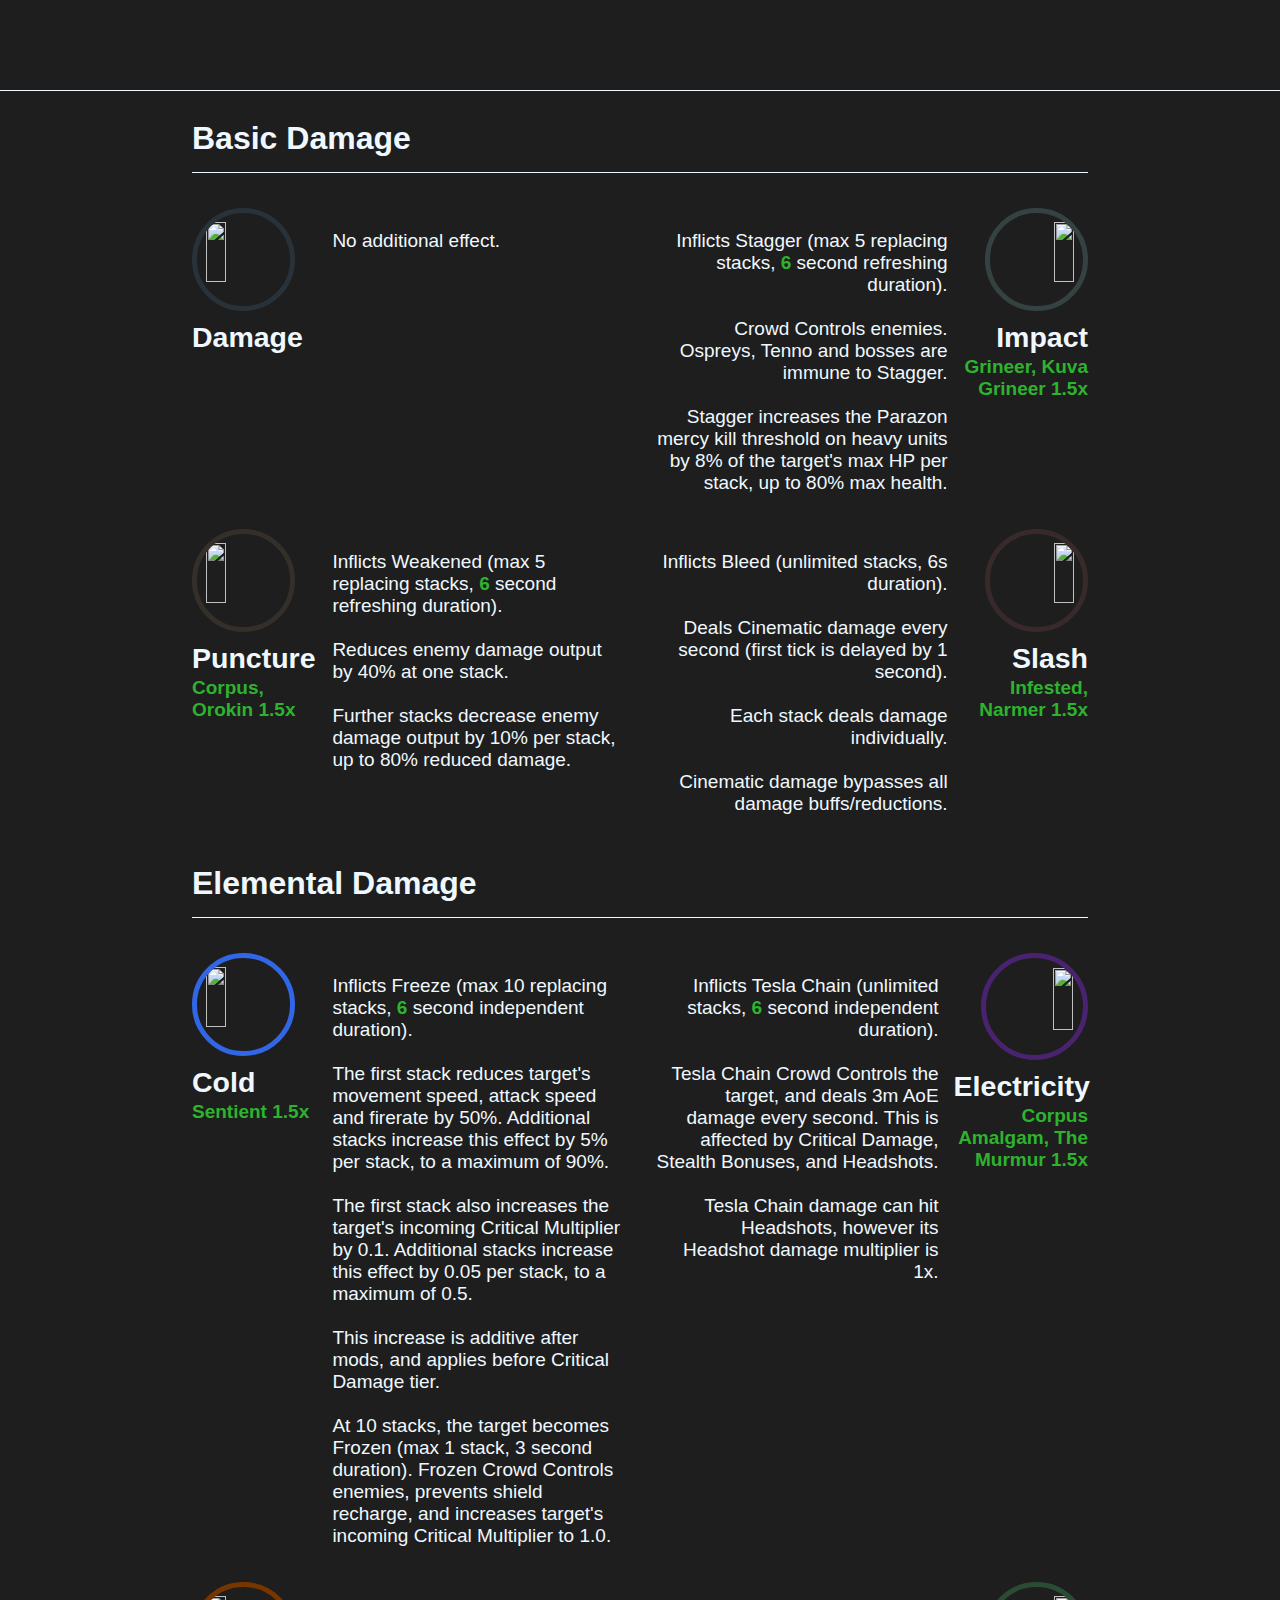
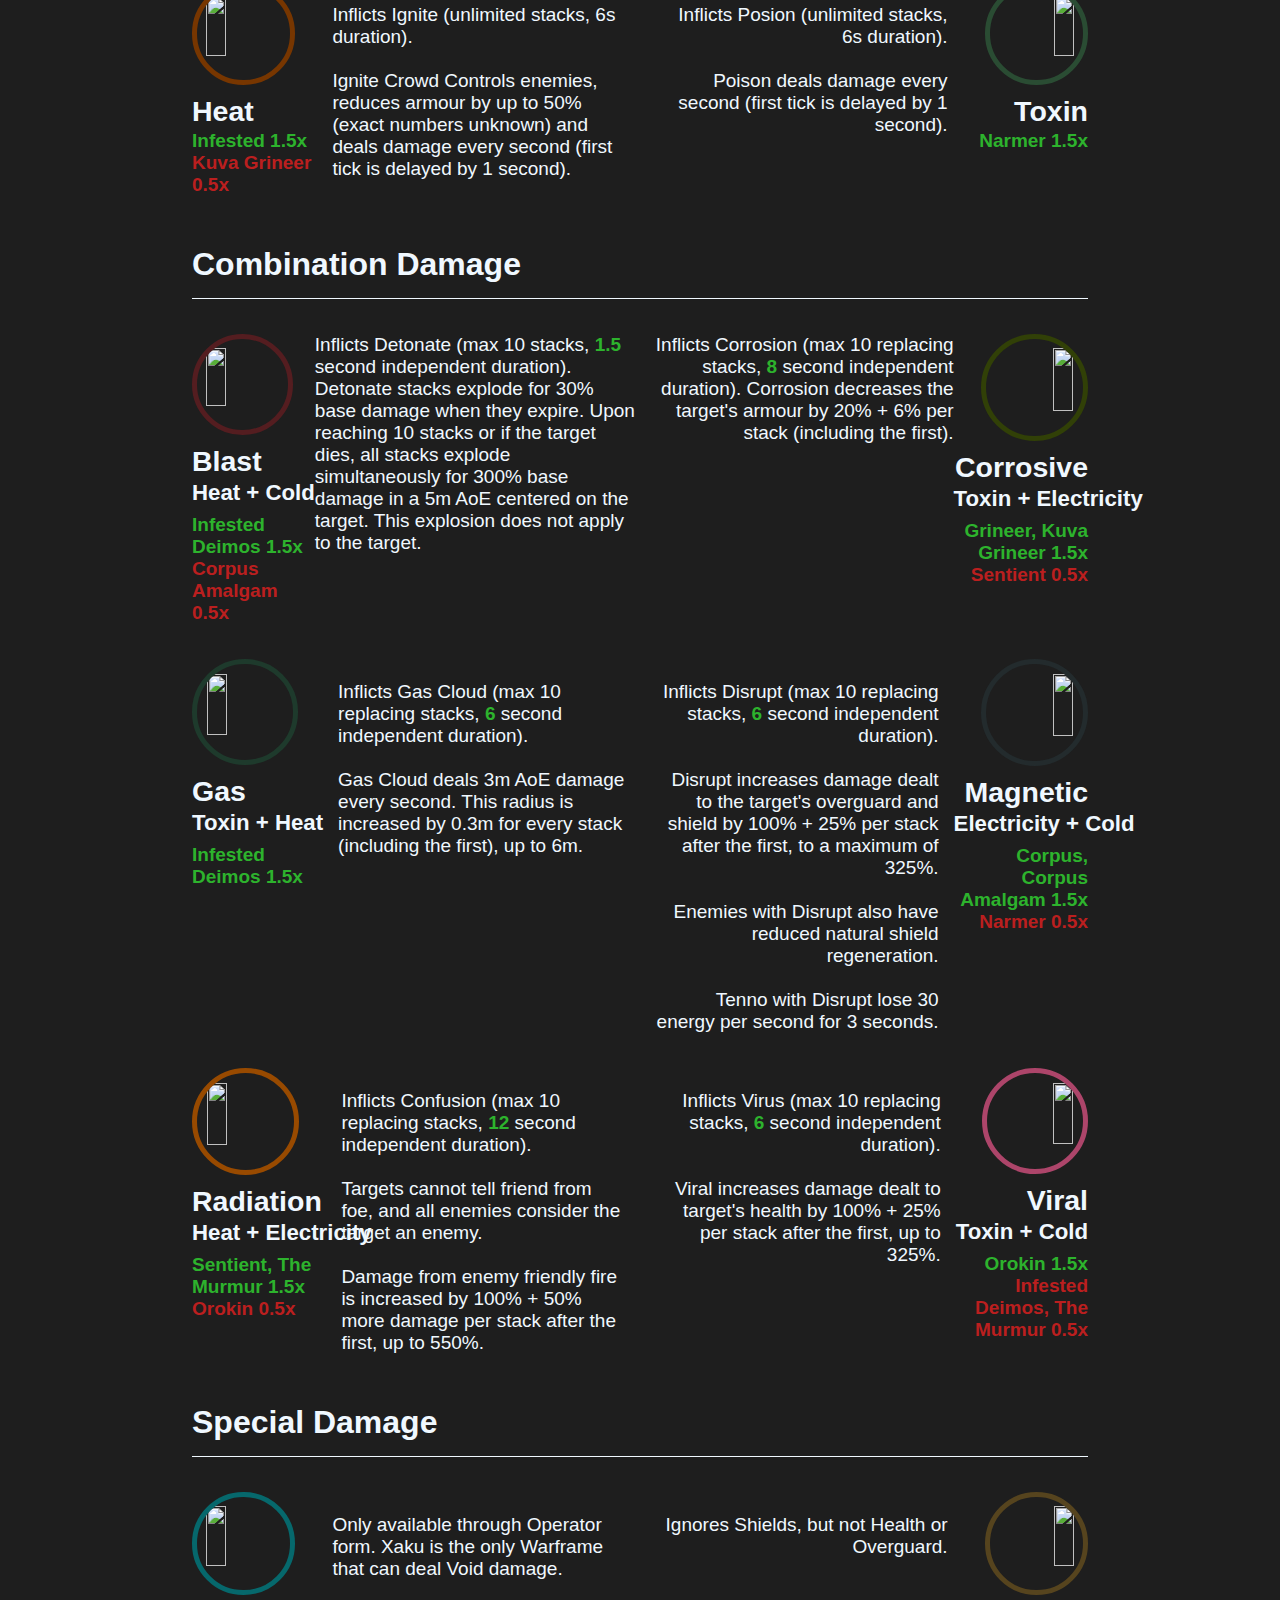
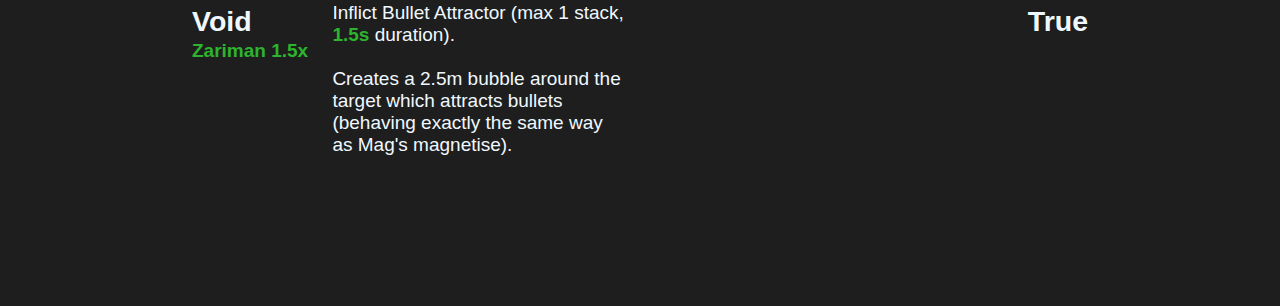
==== commit a758ab17: "De-div soupening of damage" ====
--- a/damage/index.html
+++ b/damage/index.html
@@ -18,20 +18,20 @@
         </header>
         <main>
             <h1>Basic Damage</h1>
-            <div class="panel-grid">
-                <div class="panel-row">
-                    <div class="left-panel damage-info-panel">
+            <section class="panel-grid">
+                <div class="panel-row">
+                    <section class="left-panel damage-info-panel">
                         <div class="overview">
                             <div class="icon" style="--border-col: rgba(41,50,57,255)">
                                 <img src="../resources/images/damage/DamageIcon.png" alt="">
                             </div>
                             <h2>Damage</h2>
                         </div>
-                        <div class="description">
+                        <article>
                             No additional effect.
-                        </div>
-                    </div>
-                    <div class="right-panel damage-info-panel">
+                        </article>
+                    </section>
+                    <section class="right-panel damage-info-panel">
                         <div class="overview">
                             <div class="icon" style="--border-col: rgba(52,66,66,255)">
                                 <img src="../resources/images/damage/ImpactIcon.png" alt="">
@@ -39,17 +39,17 @@
                             <h2>Impact</h2>
                             <b>Grineer, Kuva Grineer 1.5x</b>
                         </div>
-                        <div class="description">
+                        <article>
                             Inflicts Stagger (max 5 replacing stacks, <b class="val-duration">6</b> second refreshing duration).
 
                             Crowd Controls enemies. Ospreys, Tenno and bosses are immune to Stagger.
 
                             Stagger increases the Parazon mercy kill threshold on heavy units by 8% of the target's max HP per stack, up to 80% max health.
-                        </div>
-                    </div>
-                </div>
-                <div class="panel-row">
-                    <div class="left-panel damage-info-panel">
+                        </article>
+                    </section>
+                </div>
+                <div class="panel-row">
+                    <section class="left-panel damage-info-panel">
                         <div class="overview">
                             <div class="icon" style="--border-col: rgba(53,47,41,255)">
                                 <img src="../resources/images/damage/PunctureIcon.png" alt="">
@@ -57,15 +57,15 @@
                             <h2>Puncture</h2>
                             <b>Corpus, Orokin 1.5x</b>
                         </div>
-                        <div class="description">
+                        <article>
                             Inflicts Weakened (max 5 replacing stacks, <b class="val-duration">6</b> second refreshing duration).
 
                             Reduces enemy damage output by 40% at one stack.
 
                             Further stacks decrease enemy damage output by 10% per stack, up to 80% reduced damage.
-                        </div>
-                    </div>
-                    <div class="right-panel damage-info-panel">
+                        </article>
+                    </section>
+                    <section class="right-panel damage-info-panel">
                         <div class="overview">
                             <div class="icon" style="--border-col: rgba(56,42,43,255)">
                                 <img src="../resources/images/damage/SlashIcon.png" alt="">
@@ -73,7 +73,7 @@
                             <h2>Slash</h2>
                             <b>Infested, Narmer 1.5x</b>
                         </div>
-                        <div class="description">
+                        <article>
                             Inflicts Bleed (unlimited stacks, 6s duration).
 
                             Deals <i>Cinematic</i> damage every second (first tick is delayed by 1 second).
@@ -81,16 +81,16 @@
                             Each stack deals damage individually.
                             
                             Cinematic damage bypasses all damage buffs/reductions.
-                        </div>
-                    </div>
-                </div>
-            </div>
+                        </article>
+                    </section>
+                </div>
+            </section>
             <h1>Elemental Damage</h1>
-            <div class="panel-grid">
+            <section class="panel-grid">
                 <!-- Cold, Electricity -->
                 <div class="panel-row">
                     <!-- Cold -->
-                    <div class="left-panel damage-info-panel">
+                    <section class="left-panel damage-info-panel">
                         <div class="overview">
                             <div class="icon" style="--border-col: rgba(49,102,230,255)">
                                 <img src="../resources/images/damage/ColdIcon.png" alt="">
@@ -98,7 +98,7 @@
                             <h2>Cold</h2>
                             <b>Sentient 1.5x</b>
                         </div>
-                        <div class="description">
+                        <article>
                             Inflicts Freeze (max 10 replacing stacks, <b class="val-duration">6</b> second independent duration).
 
                             The first stack reduces target's movement speed, attack speed and firerate by 50%. Additional stacks increase this effect by 5% per stack, to a maximum of 90%.
@@ -108,10 +108,10 @@
                             This increase is additive after mods, and applies before Critical Damage tier.
 
                             At 10 stacks, the target becomes Frozen (max 1 stack, 3 second duration). Frozen Crowd Controls enemies, prevents shield recharge, and increases target's incoming Critical Multiplier to 1.0.
-                        </div>
-                    </div>
+                        </article>
+                    </section>
                     <!-- Electricity -->
-                    <div class="right-panel damage-info-panel">
+                    <section class="right-panel damage-info-panel">
                         <div class="overview">
                             <div class="icon" style="--border-col: rgba(73,35,112,255)">
                                 <img src="../resources/images/damage/ElectricityIcon.png" alt="">
@@ -119,19 +119,19 @@
                             <h2>Electricity</h2>
                             <b>Corpus Amalgam, The Murmur 1.5x</b>
                         </div>
-                        <div class="description">
+                        <article>
                             Inflicts Tesla Chain (unlimited stacks, <b class="val-duration">6</b> second independent duration).
 
                             Tesla Chain Crowd Controls the target, and deals 3m AoE damage every second. This is affected by Critical Damage, Stealth Bonuses, and Headshots.
 
                             Tesla Chain damage can hit Headshots, however its Headshot damage multiplier is 1x.
-                        </div>
-                    </div>
+                        </article>
+                    </section>
                 </div>
                 <!-- Heat, Toxin -->
                 <div class="panel-row">
                     <!-- Heat -->
-                    <div class="left-panel damage-info-panel">
+                    <section class="left-panel damage-info-panel">
                         <div class="overview">
                             <div class="icon" style="--border-col: rgba(119,54,0,255)">
                                 <img src="../resources/images/damage/HeatIcon.png" alt="">
@@ -140,13 +140,13 @@
                             <b>Infested 1.5x</b><br>
                             <b>Kuva Grineer 0.5x</b>
                         </div>
-                        <div class="description">
+                        <article>
                             Inflicts Ignite (unlimited stacks, 6s duration).
 
                             Ignite Crowd Controls enemies, reduces armour by up to 50% (exact numbers unknown) and deals damage every second (first tick is delayed by 1 second).
-                        </div>
-                    </div>
-                    <div class="right-panel damage-info-panel">
+                        </article>
+                    </section>
+                    <section class="right-panel damage-info-panel">
                         <div class="overview">
                             <div class="icon" style="--border-col: rgba(42,76,51,255)">
                                 <img src="../resources/images/damage/ToxinIcon.png" alt="">
@@ -154,20 +154,20 @@
                             <h2>Toxin</h2>
                             <b>Narmer 1.5x</b>
                         </div>
-                        <div class="description">
+                        <article>
                             Inflicts Posion (unlimited stacks, 6s duration).
 
                             Poison deals damage every second (first tick is delayed by 1 second).
-                        </div>
-                    </div>
-                </div>
-            </div>
+                        </article>
+                    </section>
+                </div>
+            </section>
             <h1>Combination Damage</h1>
             <div class="panel-grid">
                 <!-- Blast, Corrosive -->
                 <div class="panel-row">
                     <!-- Blast -->
-                    <div class="left-panel damage-info-panel">
+                    <section class="left-panel damage-info-panel">
                         <div class="overview">
                             <div class="icon" style="--border-col: rgba(84,29,32,255)">
                                 <img src="../resources/images/damage/BlastIcon.png" alt="">
@@ -184,9 +184,9 @@
 
                             Upon reaching 10 stacks or if the target dies, all stacks explode simultaneously for 300% base damage in a 5m AoE centered on the target. This explosion does not apply to the target.
                         </div>
-                    </div>
+                    </section>
                     <!-- Corrosive -->
-                    <div class="right-panel damage-info-panel">
+                    <section class="right-panel damage-info-panel">
                         <div class="overview">
                             <div class="icon" style="--border-col: rgba(49,64,7,255)">
                                 <img src="../resources/images/damage/CorrosiveIcon.png" alt="">
@@ -201,12 +201,12 @@
 
                             Corrosion decreases the target's armour by 20% + 6% per stack (including the first).
                         </div>
-                    </div>
+                    </section>
                 </div>
                 <!-- Gas, Magnetic -->
                 <div class="panel-row">
                     <!-- Gas -->
-                    <div class="left-panel damage-info-panel">
+                    <section class="left-panel damage-info-panel">
                         <div class="overview">
                             <div class="icon" style="--border-col: rgba(30,58,44,255)">
                                 <img src="../resources/images/damage/GasIcon.png" alt="">
@@ -215,14 +215,14 @@
                             <h3>Toxin + Heat</h3>
                             <b>Infested Deimos 1.5x</b>
                         </div>
-                        <div class="description">
+                        <article>
                             Inflicts Gas Cloud (max 10 replacing stacks, <b class="val-duration">6</b> second independent duration).
 
                             Gas Cloud deals 3m AoE damage every second. This radius is increased by 0.3m for every stack (including the first), up to 6m.
-                        </div>
-                    </div>
+                        </article>
+                    </section>
                     <!-- Magnetic -->
-                    <div class="right-panel damage-info-panel">
+                    <section class="right-panel damage-info-panel">
                         <div class="overview">
                             <div class="icon" style="--border-col: rgba(35,43,45,255)">
                                 <img src="../resources/images/damage/MagneticIcon.png" alt="">
@@ -232,7 +232,7 @@
                             <b>Corpus, Corpus Amalgam 1.5x</b><br>
                             <b>Narmer 0.5x</b>
                         </div>
-                        <div class="description">
+                        <article>
                             Inflicts Disrupt (max 10 replacing stacks, <b class="val-duration">6</b> second independent duration).
 
                             Disrupt increases damage dealt to the target's overguard and shield by 100% + 25% per stack after the first, to a maximum of 325%.
@@ -240,13 +240,13 @@
                             Enemies with Disrupt also have reduced natural shield regeneration.
 
                             Tenno with Disrupt lose 30 energy per second for 3 seconds.
-                        </div>
-                    </div>
+                        </article>
+                    </section>
                 </div>
                 <!-- Radiation, Viral -->
                 <div class="panel-row">
                     <!-- Radiation -->
-                    <div class="left-panel damage-info-panel">
+                    <section class="left-panel damage-info-panel">
                         <div class="overview">
                             <div class="icon" style="--border-col: rgba(152,74,0,255)">
                                 <img src="../resources/images/damage/RadiationIcon.png" alt="">
@@ -256,16 +256,16 @@
                             <b>Sentient, The Murmur 1.5x</b><br>
                             <b>Orokin 0.5x</b>
                         </div>
-                        <div class="description">
+                        <article>
                             Inflicts Confusion (max 10 replacing stacks, <b class="val-duration">12</b> second independent duration).
 
                             Targets cannot tell friend from foe, and all enemies consider the target an enemy.
 
                             Damage from enemy friendly fire is increased by 100% + 50% more damage per stack after the first, up to 550%.
-                        </div>
-                    </div>
+                        </article>
+                    </section>
                     <!-- Viral -->
-                    <div class="right-panel damage-info-panel">
+                    <section class="right-panel damage-info-panel">
                         <div class="overview">
                             <div class="icon" style="--border-col: rgba(173,69,106,255)">
                                 <img src="../resources/images/damage/ViralIcon.png" alt="">
@@ -275,18 +275,18 @@
                             <b>Orokin 1.5x</b><br>
                             <b>Infested Deimos, The Murmur 0.5x</b>
                         </div>
-                        <div class="description">
+                        <article>
                             Inflicts Virus (max 10 replacing stacks, <b class="val-duration">6</b> second independent duration).
 
                             Viral increases damage dealt to target's health by 100% + 25% per stack after the first, up to 325%.
-                        </div>
-                    </div>
+                        </article>
+                    </section>
                 </div>
             </div>
             <h1>Special Damage</h1>
             <div class="panel-grid">
                 <div class="panel-row">
-                    <div class="left-panel damage-info-panel">
+                    <section class="left-panel damage-info-panel">
                         <div class="overview">
                             <div class="icon" style="--border-col: rgba(6,104,108,255)">
                                 <img src="../resources/images/damage/VoidIcon.png" alt="">
@@ -294,25 +294,25 @@
                             <h2>Void</h2>
                             <b>Zariman 1.5x</b>
                         </div>
-                        <div class="description">
+                        <article>
                             Only available through Operator form. Xaku is the only Warframe that can deal Void damage.
 
                             Inflict Bullet Attractor (max 1 stack, <b class="val-duration">1.5s</b> duration).
 
                             Creates a 2.5m bubble around the target which attracts bullets (behaving exactly the same way as Mag's magnetise).
-                        </div>
-                    </div>
-                    <div class="right-panel damage-info-panel">
+                        </article>
+                    </section>
+                    <section class="right-panel damage-info-panel">
                         <div class="overview">
                             <div class="icon" style="--border-col: rgba(86,68,30,255)">
                                 <img src="../resources/images/damage/TrueIcon.png" alt="">
                             </div>
                             <h2>True</h2>
                         </div>
-                        <div class="description">
+                        <article>
                             Ignores Shields, but not Health or Overguard.
-                        </div>
-                    </div>
+                        </article>
+                    </section>
                 </div>
             </div>
         </main>
--- a/style/theoryframe.css
+++ b/style/theoryframe.css
@@ -95,8 +95,6 @@
     border-radius: 50%;
 
     padding: 15px;
-
-    transition: .5s;
 
     transform-style: preserve-3d;
     transform: scale( 1, 1 );
@@ -129,83 +127,6 @@
         width: 100%;
         height: 100%;
     }
-
-    --info-y: 0;
-
-    .icon-info {
-        --border-col: inherit;
-
-        position: absolute;
-        top: var(--info-y);
-        left: 50%;
-
-        height: 40px;
-        width: 0%;
-
-        transform: translateZ(-1px);
-        transition: .5s;
-
-        border: 0px solid var(--border-col);
-
-        background: transparent;
-
-        overflow: hidden;
-
-        display: flex;
-        flex-direction: row;
-        flex-wrap: nowrap;
-
-        * {
-            width: max-content;
-            height: min-content;
-
-            margin-top: calc(13px * 0.5);
-        }
-    }
-
-    .icon-info-left, .icon-info-right {
-        height: calc(100px * 1.2 / 4);
-        width: 0;
-        
-        * {
-            padding-left: 5px;
-            padding-right: 5px;
-        }
-    }
-
-    .icon-info-left {
-        justify-content: start;
-        flex-direction: row;
-    }
-
-    .icon-info-right {
-        justify-content: end;
-        flex-direction: row-reverse;
-    }
-}
-
-.icon:hover, .iconhover {
-    transform: scale( 1.2, 1.2 );
-
-    z-index: 4;
-
-    .icon-info {
-        --border-col: inherit;
-        width: 400%;
-        left: -150%;
-
-        border: 1px solid var(--border-col);
-    }
-
-    .icon-info-left {
-        width: 200%;
-        left: -150%;
-    }
-
-    .icon-info-right {
-        width: 200%;
-        left: 50%;
-    }
 }
 
 .icon-info-background {
@@ -287,10 +208,18 @@
         br + b { color: rgb(187, 31, 31); }
     }
 
-    .description {
+    article {
         width: 70%;
 
         white-space: pre-line;
+
+        padding-left: 15px;
+        padding-right: 15px;
+
+        h3 {
+            margin-bottom: 0px;
+            margin-top: 0px;
+        }
     }
 }
 
@@ -300,7 +229,6 @@
     .overview {
         * { margin-right: auto; }
     }
-    .description { padding: 0 15px 0 15px; }
 }
 
 .right-panel {
@@ -309,7 +237,6 @@
     .overview {
         * { margin-left: auto; }
     }
-    .description { padding: 0 15px 0 15px; }
 }
 /* #endregion */
 
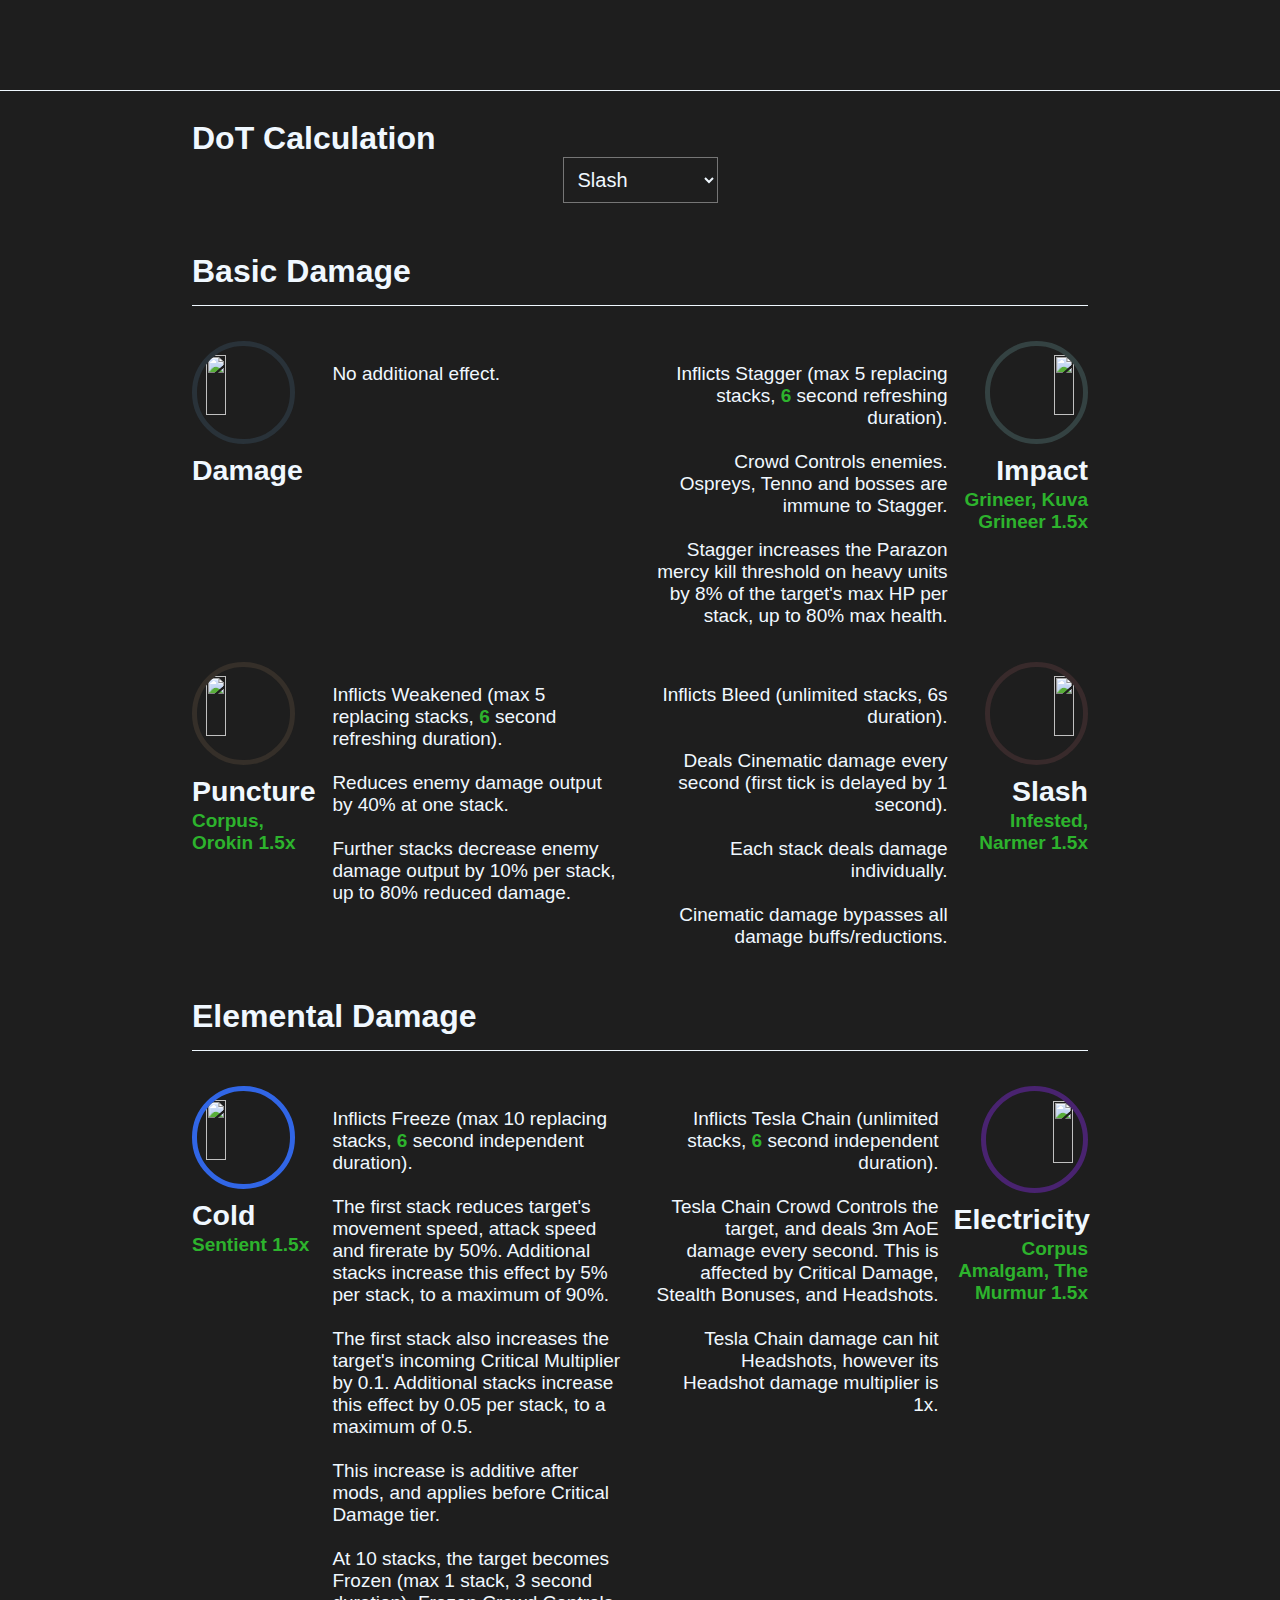
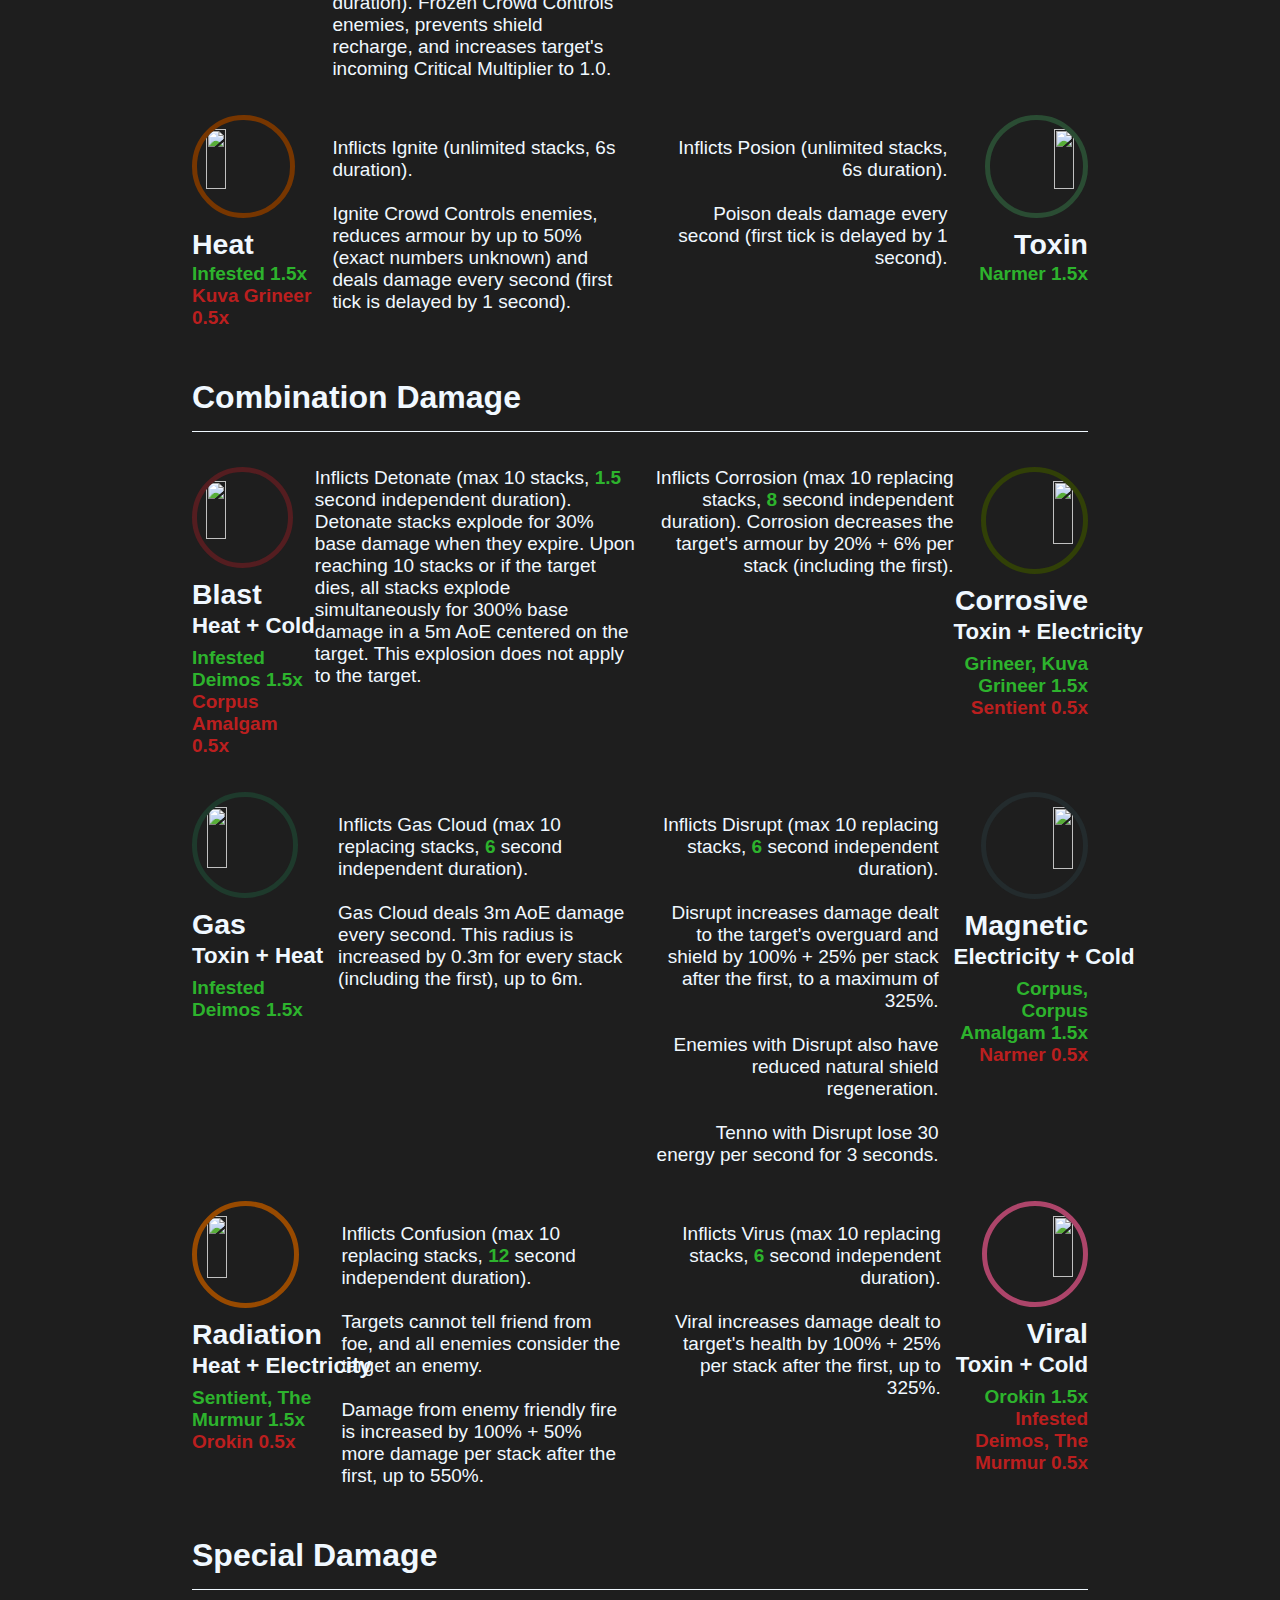
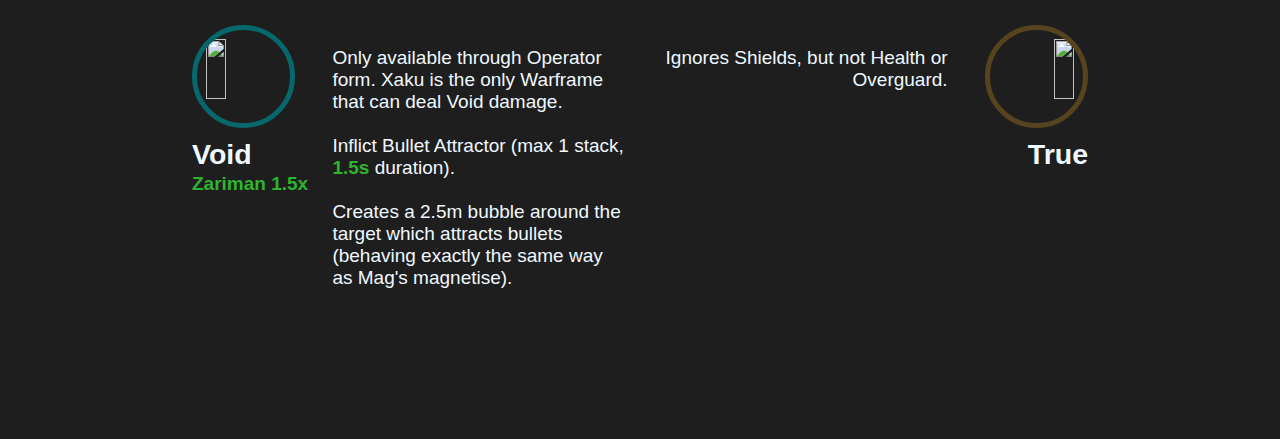
==== commit 040565df: "Backups" ====
--- a/damage/index.html
+++ b/damage/index.html
@@ -10,20 +10,33 @@
         <title>Damage</title>
         <meta name="description" content="">
         <meta name="viewport" content="width=device-width, initial-scale=1">
-        <link rel="stylesheet" href="../style/theoryframe.css">
+        <link rel="stylesheet" href="https://eclipixie.github.io/style/theoryframe.css">
     </head>
     <body>
         <header>
 
         </header>
         <main>
+            <h1>DoT Calculation</h1>
+            <section>
+                <select name="damageType" id="">
+                    <option value="slash">Slash</option>
+                    <option value="heat">Heat</option>
+                    <option value="toxin">Toxin</option>
+                    <option value="gas">Gas</option>
+                    <option value="blast expiry">Blast Expiry</option>
+                    <option value="blast forced">Blast Forced</option>
+                </select>
+                <form action="" method="get">
+                </form>
+            </section>
             <h1>Basic Damage</h1>
             <section class="panel-grid">
                 <div class="panel-row">
                     <section class="left-panel damage-info-panel">
                         <div class="overview">
                             <div class="icon" style="--border-col: rgba(41,50,57,255)">
-                                <img src="../resources/images/damage/DamageIcon.png" alt="">
+                                <img src="https://eclipixie.github.io/resources/images/damage/DamageIcon.png" alt="">
                             </div>
                             <h2>Damage</h2>
                         </div>
@@ -34,7 +47,7 @@
                     <section class="right-panel damage-info-panel">
                         <div class="overview">
                             <div class="icon" style="--border-col: rgba(52,66,66,255)">
-                                <img src="../resources/images/damage/ImpactIcon.png" alt="">
+                                <img src="https://eclipixie.github.io/resources/images/damage/ImpactIcon.png" alt="">
                             </div>
                             <h2>Impact</h2>
                             <b>Grineer, Kuva Grineer 1.5x</b>
@@ -52,7 +65,7 @@
                     <section class="left-panel damage-info-panel">
                         <div class="overview">
                             <div class="icon" style="--border-col: rgba(53,47,41,255)">
-                                <img src="../resources/images/damage/PunctureIcon.png" alt="">
+                                <img src="https://eclipixie.github.io/resources/images/damage/PunctureIcon.png" alt="">
                             </div>
                             <h2>Puncture</h2>
                             <b>Corpus, Orokin 1.5x</b>
@@ -68,7 +81,7 @@
                     <section class="right-panel damage-info-panel">
                         <div class="overview">
                             <div class="icon" style="--border-col: rgba(56,42,43,255)">
-                                <img src="../resources/images/damage/SlashIcon.png" alt="">
+                                <img src="https://eclipixie.github.io/resources/images/damage/SlashIcon.png" alt="">
                             </div>
                             <h2>Slash</h2>
                             <b>Infested, Narmer 1.5x</b>
@@ -93,7 +106,7 @@
                     <section class="left-panel damage-info-panel">
                         <div class="overview">
                             <div class="icon" style="--border-col: rgba(49,102,230,255)">
-                                <img src="../resources/images/damage/ColdIcon.png" alt="">
+                                <img src="https://eclipixie.github.io/resources/images/damage/ColdIcon.png" alt="">
                             </div>
                             <h2>Cold</h2>
                             <b>Sentient 1.5x</b>
@@ -114,7 +127,7 @@
                     <section class="right-panel damage-info-panel">
                         <div class="overview">
                             <div class="icon" style="--border-col: rgba(73,35,112,255)">
-                                <img src="../resources/images/damage/ElectricityIcon.png" alt="">
+                                <img src="https://eclipixie.github.io/resources/images/damage/ElectricityIcon.png" alt="">
                             </div>
                             <h2>Electricity</h2>
                             <b>Corpus Amalgam, The Murmur 1.5x</b>
@@ -134,7 +147,7 @@
                     <section class="left-panel damage-info-panel">
                         <div class="overview">
                             <div class="icon" style="--border-col: rgba(119,54,0,255)">
-                                <img src="../resources/images/damage/HeatIcon.png" alt="">
+                                <img src="https://eclipixie.github.io/resources/images/damage/HeatIcon.png" alt="">
                             </div>
                             <h2>Heat</h2>
                             <b>Infested 1.5x</b><br>
@@ -149,7 +162,7 @@
                     <section class="right-panel damage-info-panel">
                         <div class="overview">
                             <div class="icon" style="--border-col: rgba(42,76,51,255)">
-                                <img src="../resources/images/damage/ToxinIcon.png" alt="">
+                                <img src="https://eclipixie.github.io/resources/images/damage/ToxinIcon.png" alt="">
                             </div>
                             <h2>Toxin</h2>
                             <b>Narmer 1.5x</b>
@@ -163,14 +176,14 @@
                 </div>
             </section>
             <h1>Combination Damage</h1>
-            <div class="panel-grid">
+            <section class="panel-grid">
                 <!-- Blast, Corrosive -->
                 <div class="panel-row">
                     <!-- Blast -->
                     <section class="left-panel damage-info-panel">
                         <div class="overview">
                             <div class="icon" style="--border-col: rgba(84,29,32,255)">
-                                <img src="../resources/images/damage/BlastIcon.png" alt="">
+                                <img src="https://eclipixie.github.io/resources/images/damage/BlastIcon.png" alt="">
                             </div>
                             <h2>Blast</h2>
                             <h3>Heat + Cold</h3>
@@ -189,7 +202,7 @@
                     <section class="right-panel damage-info-panel">
                         <div class="overview">
                             <div class="icon" style="--border-col: rgba(49,64,7,255)">
-                                <img src="../resources/images/damage/CorrosiveIcon.png" alt="">
+                                <img src="https://eclipixie.github.io/resources/images/damage/CorrosiveIcon.png" alt="">
                             </div>
                             <h2>Corrosive</h2>
                             <h3>Toxin + Electricity</h3>
@@ -209,7 +222,7 @@
                     <section class="left-panel damage-info-panel">
                         <div class="overview">
                             <div class="icon" style="--border-col: rgba(30,58,44,255)">
-                                <img src="../resources/images/damage/GasIcon.png" alt="">
+                                <img src="https://eclipixie.github.io/resources/images/damage/GasIcon.png" alt="">
                             </div>
                             <h2>Gas</h2>
                             <h3>Toxin + Heat</h3>
@@ -225,7 +238,7 @@
                     <section class="right-panel damage-info-panel">
                         <div class="overview">
                             <div class="icon" style="--border-col: rgba(35,43,45,255)">
-                                <img src="../resources/images/damage/MagneticIcon.png" alt="">
+                                <img src="https://eclipixie.github.io/resources/images/damage/MagneticIcon.png" alt="">
                             </div>
                             <h2>Magnetic</h2>
                             <h3>Electricity + Cold</h3>
@@ -249,7 +262,7 @@
                     <section class="left-panel damage-info-panel">
                         <div class="overview">
                             <div class="icon" style="--border-col: rgba(152,74,0,255)">
-                                <img src="../resources/images/damage/RadiationIcon.png" alt="">
+                                <img src="https://eclipixie.github.io/resources/images/damage/RadiationIcon.png" alt="">
                             </div>
                             <h2>Radiation</h2>
                             <h3>Heat + Electricity</h3>
@@ -268,7 +281,7 @@
                     <section class="right-panel damage-info-panel">
                         <div class="overview">
                             <div class="icon" style="--border-col: rgba(173,69,106,255)">
-                                <img src="../resources/images/damage/ViralIcon.png" alt="">
+                                <img src="https://eclipixie.github.io/resources/images/damage/ViralIcon.png" alt="">
                             </div>
                             <h2>Viral</h2>
                             <h3>Toxin + Cold</h3>
@@ -282,14 +295,14 @@
                         </article>
                     </section>
                 </div>
-            </div>
+            </section>
             <h1>Special Damage</h1>
-            <div class="panel-grid">
+            <section class="panel-grid">
                 <div class="panel-row">
                     <section class="left-panel damage-info-panel">
                         <div class="overview">
                             <div class="icon" style="--border-col: rgba(6,104,108,255)">
-                                <img src="../resources/images/damage/VoidIcon.png" alt="">
+                                <img src="https://eclipixie.github.io/resources/images/damage/VoidIcon.png" alt="">
                             </div>
                             <h2>Void</h2>
                             <b>Zariman 1.5x</b>
@@ -305,7 +318,7 @@
                     <section class="right-panel damage-info-panel">
                         <div class="overview">
                             <div class="icon" style="--border-col: rgba(86,68,30,255)">
-                                <img src="../resources/images/damage/TrueIcon.png" alt="">
+                                <img src="https://eclipixie.github.io/resources/images/damage/TrueIcon.png" alt="">
                             </div>
                             <h2>True</h2>
                         </div>
@@ -314,7 +327,7 @@
                         </article>
                     </section>
                 </div>
-            </div>
+            </section>
         </main>
     </body>
 </html>